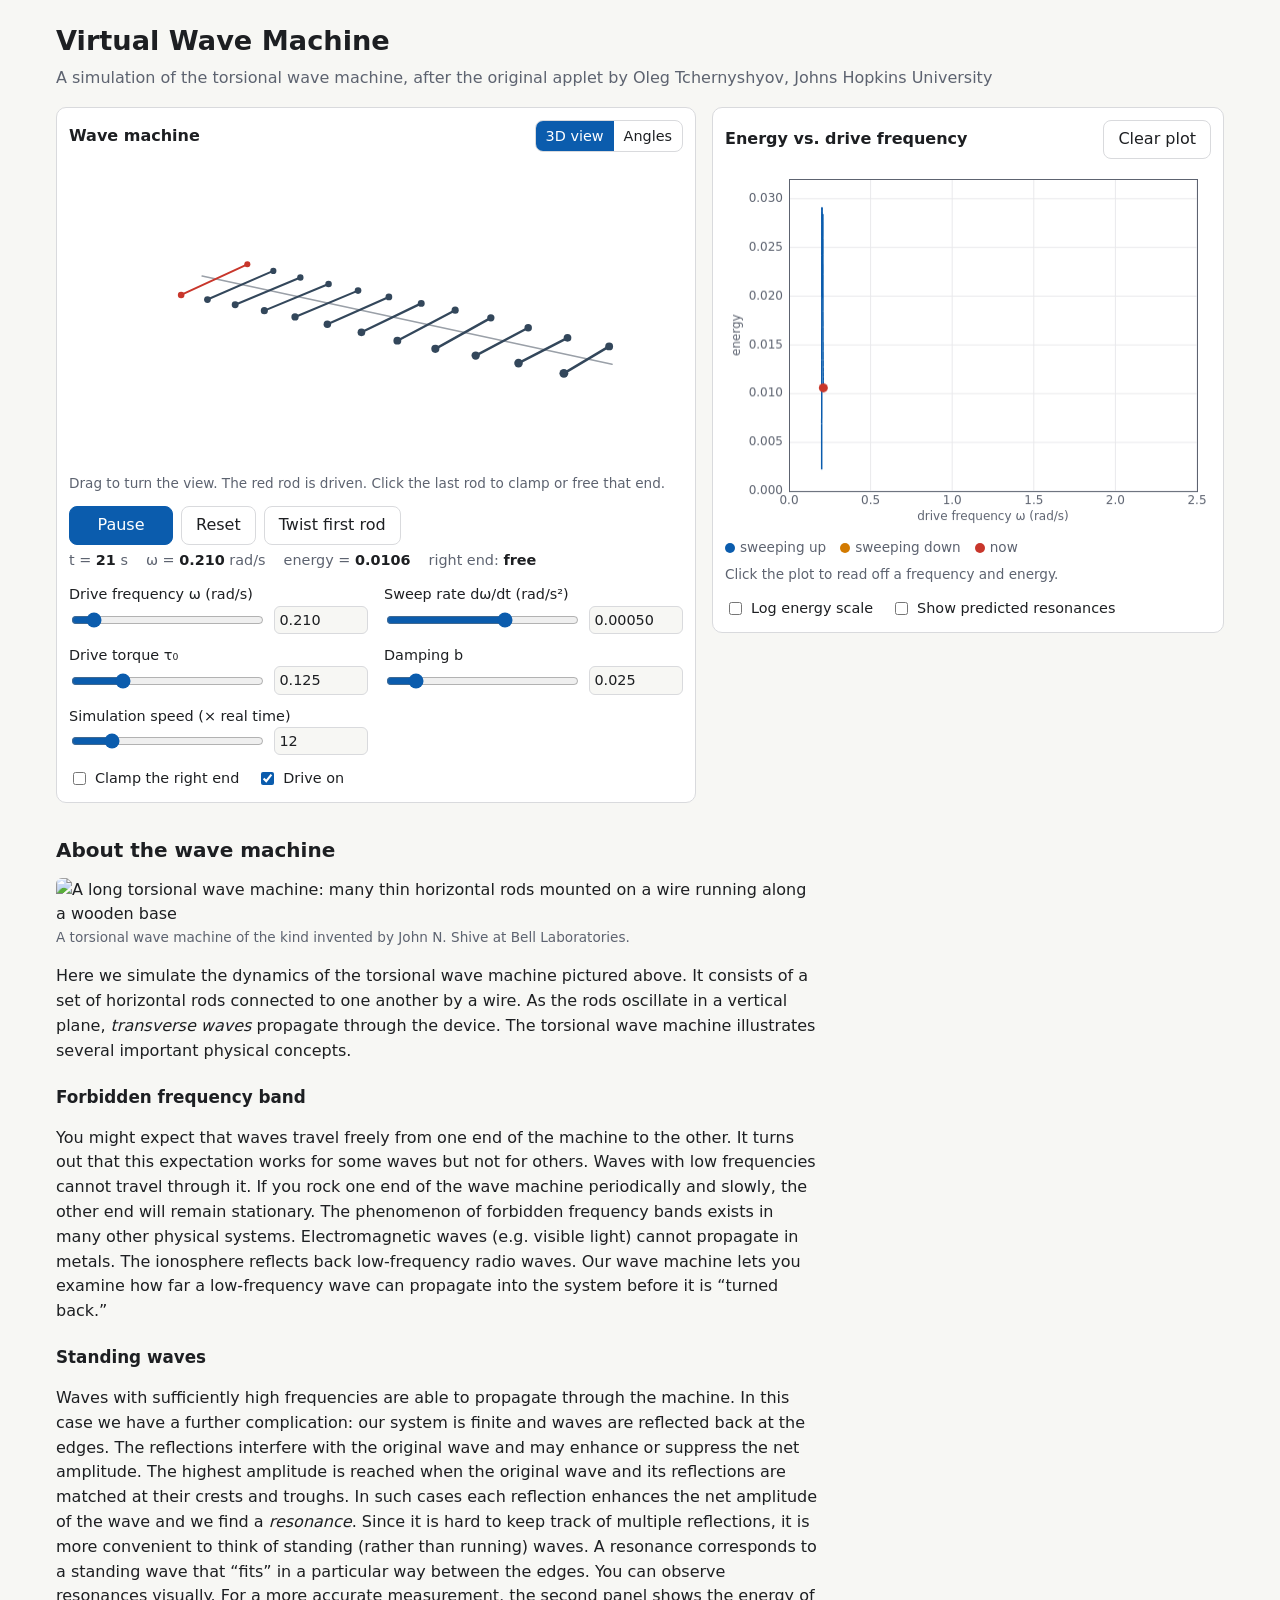
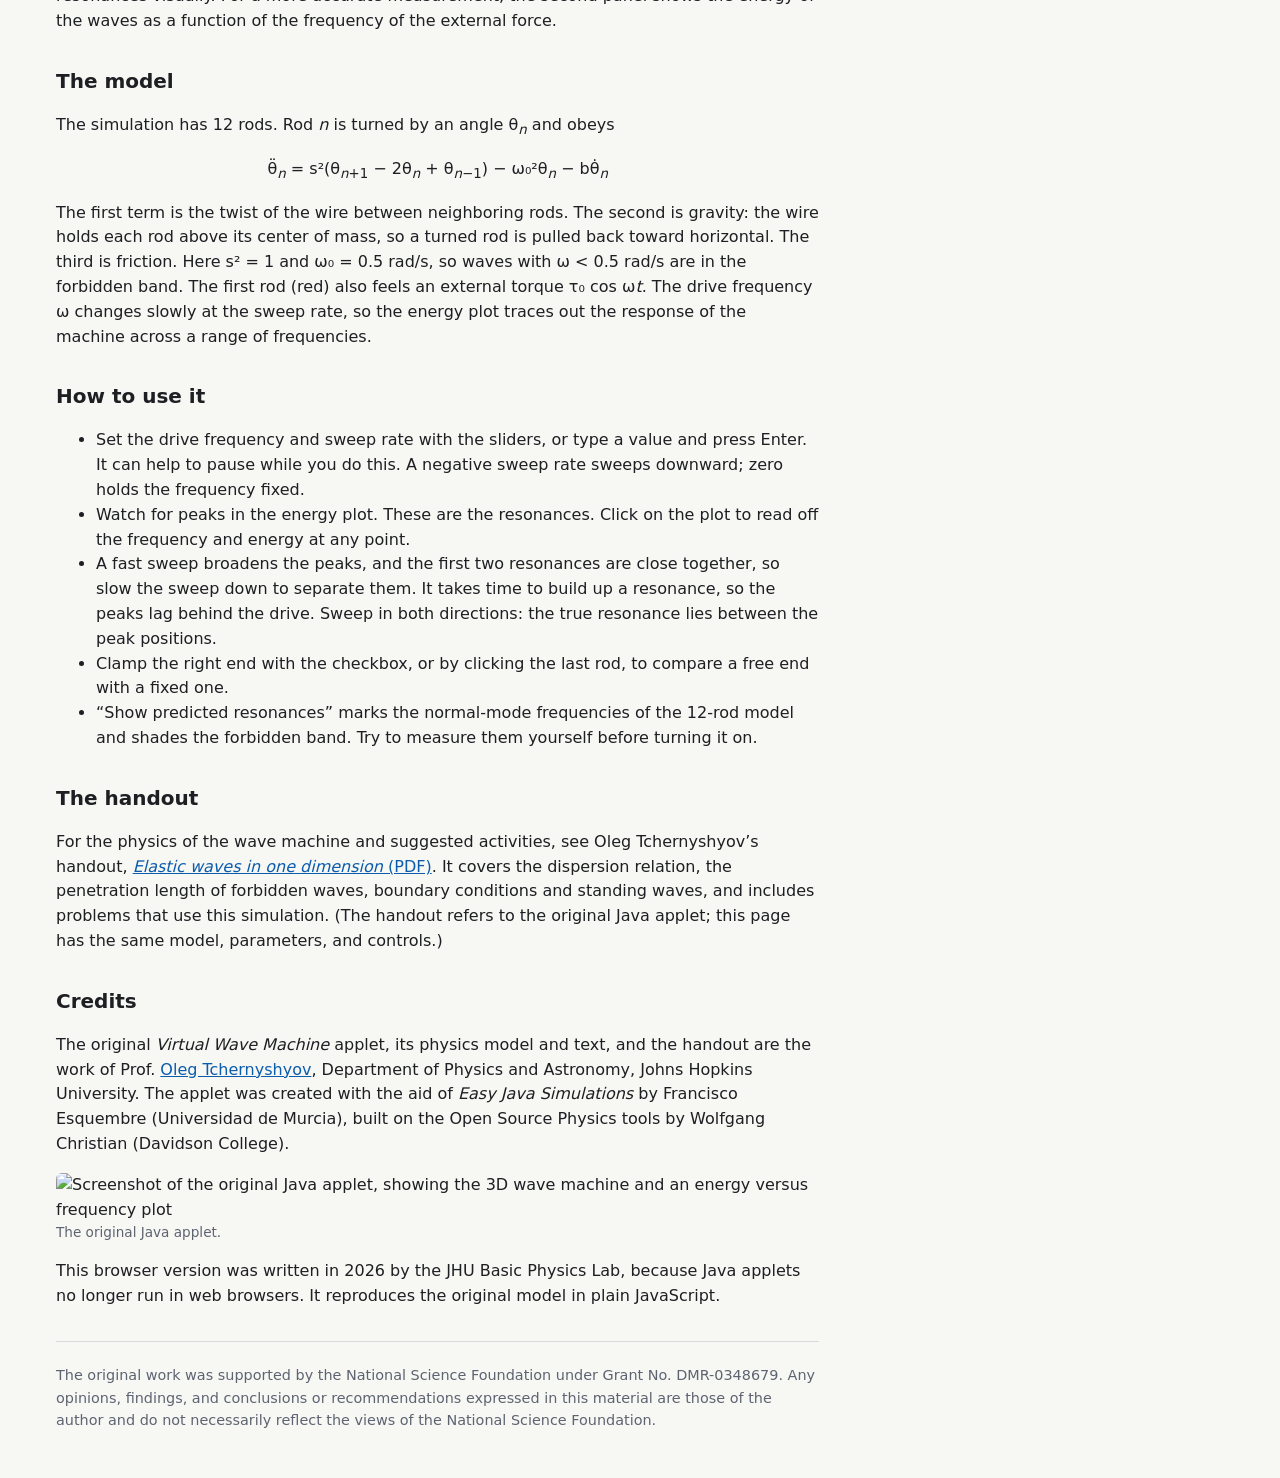
==== web/index.html @ 4bf1a5fa "Add browser version of the wave machine simulation Plain HTML/JS port of the EJS applet: same 12-rod" ====
<!doctype html>
<html lang="en">
<head>
<meta charset="utf-8">
<meta name="viewport" content="width=device-width, initial-scale=1">
<title>Virtual Wave Machine</title>
<meta name="description" content="Interactive simulation of a torsional wave machine: forbidden frequency bands, standing waves and resonances.">
<link rel="stylesheet" href="style.css">
</head>
<body>
<header>
  <h1>Virtual Wave Machine</h1>
  <p class="subtitle">A simulation of the torsional wave machine, after the original applet by Oleg Tchernyshyov, Johns Hopkins University</p>
</header>

<main>
  <section class="sim" aria-label="Simulation">
    <div class="card">
      <div class="card-head">
        <h2 id="machine-title">Wave machine</h2>
        <div class="seg" role="group" aria-label="View">
          <button type="button" id="view3d" aria-pressed="true">3D view</button>
          <button type="button" id="view2d" aria-pressed="false">Angles</button>
        </div>
      </div>
      <canvas id="machine" aria-labelledby="machine-title" role="img"></canvas>
      <p class="hint" id="machine-hint">Drag to turn the view. The red rod is driven. Click the last rod to clamp or free that end.</p>

      <div class="buttons">
        <button type="button" class="btn primary" id="play">Pause</button>
        <button type="button" class="btn" id="reset">Reset</button>
        <button type="button" class="btn" id="kick">Twist first rod</button>
      </div>
      <div class="readouts" aria-live="off">
        <span>t = <b id="r-t">0</b> s</span>
        <span>ω = <b id="r-w">0.200</b> rad/s</span>
        <span>energy = <b id="r-e">0</b></span>
        <span>right end: <b id="r-end">free</b></span>
      </div>

      <div class="controls">
        <div class="control">
          <label for="freq-range"><span>Drive frequency ω (rad/s)</span></label>
          <div class="row">
            <input type="range" id="freq-range" min="0" max="2.5" step="0.001">
            <input type="number" id="freq-num" min="0" max="2.5" step="0.001" aria-label="Drive frequency">
          </div>
        </div>
        <div class="control">
          <label for="sweep-range"><span>Sweep rate dω/dt (rad/s²)</span></label>
          <div class="row">
            <input type="range" id="sweep-range" min="-0.002" max="0.002" step="0.00005">
            <input type="number" id="sweep-num" min="-0.01" max="0.01" step="0.0001" aria-label="Sweep rate">
          </div>
        </div>
        <div class="control">
          <label for="ampl-range"><span>Drive torque τ₀</span></label>
          <div class="row">
            <input type="range" id="ampl-range" min="0" max="0.5" step="0.005">
            <input type="number" id="ampl-num" min="0" max="2" step="0.005" aria-label="Drive torque">
          </div>
        </div>
        <div class="control">
          <label for="damp-range"><span>Damping b</span></label>
          <div class="row">
            <input type="range" id="damp-range" min="0" max="0.2" step="0.001">
            <input type="number" id="damp-num" min="0" max="1" step="0.001" aria-label="Damping">
          </div>
        </div>
        <div class="control">
          <label for="speed-range"><span>Simulation speed (× real time)</span></label>
          <div class="row">
            <input type="range" id="speed-range" min="1" max="60" step="1">
            <input type="number" id="speed-num" min="1" max="200" step="1" aria-label="Simulation speed">
          </div>
        </div>
      </div>
      <div class="checks">
        <label><input type="checkbox" id="clamp"> Clamp the right end</label>
        <label><input type="checkbox" id="drive-on" checked> Drive on</label>
      </div>
    </div>

    <div class="card">
      <div class="card-head">
        <h2 id="plot-title">Energy vs. drive frequency</h2>
        <button type="button" class="btn" id="clear-plot">Clear plot</button>
      </div>
      <canvas id="plot" aria-labelledby="plot-title" role="img"></canvas>
      <div class="legend">
        <span style="--c: var(--up)">sweeping up</span>
        <span style="--c: var(--down)">sweeping down</span>
        <span style="--c: var(--drive)">now</span>
      </div>
      <p class="hint" id="plot-readout">Click the plot to read off a frequency and energy.</p>
      <div class="checks">
        <label><input type="checkbox" id="logy"> Log energy scale</label>
        <label><input type="checkbox" id="theory"> Show predicted resonances</label>
      </div>
    </div>
  </section>

  <article class="prose">
    <h2>About the wave machine</h2>
    <figure>
      <img src="assets/wave-machine-photo.jpg" alt="A long torsional wave machine: many thin horizontal rods mounted on a wire running along a wooden base" width="400" height="90">
      <figcaption>A torsional wave machine of the kind invented by John N. Shive at Bell Laboratories.</figcaption>
    </figure>
    <p>Here we simulate the dynamics of the torsional wave machine pictured above. It consists of a set
    of horizontal rods connected to one another by a wire. As the rods oscillate in a vertical plane,
    <i>transverse waves</i> propagate through the device. The torsional wave machine illustrates several
    important physical concepts.</p>

    <h3>Forbidden frequency band</h3>
    <p>You might expect that waves travel freely from one end of the machine to the other. It turns out
    that this expectation works for some waves but not for others. Waves with low frequencies cannot
    travel through it. If you rock one end of the wave machine periodically and slowly, the other end
    will remain stationary. The phenomenon of forbidden frequency bands exists in many other physical
    systems. Electromagnetic waves (e.g. visible light) cannot propagate in metals. The ionosphere
    reflects back low-frequency radio waves. Our wave machine lets you examine how far a low-frequency
    wave can propagate into the system before it is “turned back.”</p>

    <h3>Standing waves</h3>
    <p>Waves with sufficiently high frequencies are able to propagate through the machine. In this case
    we have a further complication: our system is finite and waves are reflected back at the edges.
    The reflections interfere with the original wave and may enhance or suppress the net amplitude.
    The highest amplitude is reached when the original wave and its reflections are matched at their
    crests and troughs. In such cases each reflection enhances the net amplitude of the wave and we
    find a <i>resonance</i>. Since it is hard to keep track of multiple reflections, it is more
    convenient to think of standing (rather than running) waves. A resonance corresponds to a standing
    wave that “fits” in a particular way between the edges. You can observe resonances visually. For
    a more accurate measurement, the second panel shows the energy of the waves as a function of the
    frequency of the external force.</p>

    <h2>The model</h2>
    <p>The simulation has 12 rods. Rod <i>n</i> is turned by an angle θ<sub><i>n</i></sub> and obeys</p>
    <p style="text-align:center">θ̈<sub><i>n</i></sub> = s²(θ<sub><i>n</i>+1</sub> − 2θ<sub><i>n</i></sub> + θ<sub><i>n</i>−1</sub>) − ω₀²θ<sub><i>n</i></sub> − bθ̇<sub><i>n</i></sub></p>
    <p>The first term is the twist of the wire between neighboring rods. The second is gravity: the wire
    holds each rod above its center of mass, so a turned rod is pulled back toward horizontal. The third
    is friction. Here s² = 1 and ω₀ = 0.5 rad/s, so waves with ω &lt; 0.5 rad/s are in the forbidden band.
    The first rod (red) also feels an external torque τ₀ cos ω<i>t</i>. The drive frequency ω changes
    slowly at the sweep rate, so the energy plot traces out the response of the machine across a range
    of frequencies.</p>

    <h2>How to use it</h2>
    <ul>
      <li>Set the drive frequency and sweep rate with the sliders, or type a value and press Enter.
      It can help to pause while you do this. A negative sweep rate sweeps downward; zero holds the
      frequency fixed.</li>
      <li>Watch for peaks in the energy plot. These are the resonances. Click on the plot to read off
      the frequency and energy at any point.</li>
      <li>A fast sweep broadens the peaks, and the first two resonances are close together, so slow the
      sweep down to separate them. It takes time to build up a resonance, so the peaks lag behind the
      drive. Sweep in both directions: the true resonance lies between the peak positions.</li>
      <li>Clamp the right end with the checkbox, or by clicking the last rod, to compare a free end with
      a fixed one.</li>
      <li>“Show predicted resonances” marks the normal-mode frequencies of the 12-rod model and shades the
      forbidden band. Try to measure them yourself before turning it on.</li>
    </ul>

    <h2>The handout</h2>
    <p>For the physics of the wave machine and suggested activities, see Oleg Tchernyshyov’s handout,
    <a href="assets/Waves1d.pdf"><i>Elastic waves in one dimension</i> (PDF)</a>. It covers the dispersion
    relation, the penetration length of forbidden waves, boundary conditions and standing waves, and
    includes problems that use this simulation. (The handout refers to the original Java applet; this
    page has the same model, parameters, and controls.)</p>

    <h2>Credits</h2>
    <p>The original <i>Virtual Wave Machine</i> applet, its physics model and text, and the handout are the
    work of Prof. <a href="https://physics-astronomy.jhu.edu/">Oleg Tchernyshyov</a>, Department of
    Physics and Astronomy, Johns Hopkins University. The applet was created with the aid of
    <i>Easy Java Simulations</i> by Francisco Esquembre (Universidad de Murcia), built on the Open
    Source Physics tools by Wolfgang Christian (Davidson College).</p>
    <figure>
      <img src="assets/original-applet.jpg" alt="Screenshot of the original Java applet, showing the 3D wave machine and an energy versus frequency plot" width="218" height="79">
      <figcaption>The original Java applet.</figcaption>
    </figure>
    <p>This browser version was written in 2026 by the JHU Basic Physics Lab, because Java applets no longer
    run in web browsers. It reproduces the original model in plain JavaScript.</p>

    <div class="ack">
      <p>The original work was supported by the National Science Foundation under Grant No. DMR-0348679.
      Any opinions, findings, and conclusions or recommendations expressed in this material are those of
      the author and do not necessarily reflect the views of the National Science Foundation.</p>
    </div>
  </article>
</main>
<footer></footer>
<script src="wavemachine.js"></script>
</body>
</html>
---- web/style.css ----
:root {
  --bg: #f7f7f4;
  --panel: #ffffff;
  --fg: #1d1f22;
  --muted: #5d6370;
  --line: #d9dadd;
  --grid: #e9e9ec;
  --accent: #0b5cad;      /* JHU-ish blue: buttons, links */
  --drive: #c8362b;       /* driven rod */
  --rod: #33475b;         /* ordinary rods */
  --clamp: #8a8f98;       /* clamped rod */
  --wire: #9aa0a8;
  --up: #0b5cad;          /* energy points, sweep up */
  --down: #d27a00;        /* energy points, sweep down */
  --theory: #2e8b57;
  --band: rgba(200, 54, 43, 0.08);
  color-scheme: light;
}
@media (prefers-color-scheme: dark) {
  :root:not([data-theme="light"]) {
    --bg: #15171a; --panel: #1e2126; --fg: #e8e9eb; --muted: #a2a8b3; --line: #353a42;
    --grid: #2a2e35; --accent: #6aa8ff; --drive: #ff6b5e; --rod: #c9d4e0; --clamp: #6c727c;
    --wire: #6c727c; --up: #6aa8ff; --down: #ffb347; --theory: #5fd38d;
    --band: rgba(255, 107, 94, 0.10); color-scheme: dark;
  }
}
:root[data-theme="dark"] {
  --bg: #15171a; --panel: #1e2126; --fg: #e8e9eb; --muted: #a2a8b3; --line: #353a42;
  --grid: #2a2e35; --accent: #6aa8ff; --drive: #ff6b5e; --rod: #c9d4e0; --clamp: #6c727c;
  --wire: #6c727c; --up: #6aa8ff; --down: #ffb347; --theory: #5fd38d;
  --band: rgba(255, 107, 94, 0.10); color-scheme: dark;
}

* { box-sizing: border-box; }
html { -webkit-text-size-adjust: 100%; }
body {
  margin: 0; background: var(--bg); color: var(--fg);
  font: 16px/1.55 system-ui, -apple-system, "Segoe UI", Roboto, Helvetica, Arial, sans-serif;
}
a { color: var(--accent); }
header, main, footer { max-width: 1200px; margin: 0 auto; padding: 0 16px; }
header { padding-top: 20px; }
h1 { font-size: 1.7rem; margin: 0 0 4px; }
.subtitle { color: var(--muted); margin: 0 0 16px; }
h2 { font-size: 1.25rem; margin: 32px 0 8px; }
h3 { font-size: 1.05rem; margin: 20px 0 6px; }

.sim {
  display: grid; gap: 16px;
  grid-template-columns: minmax(0, 1.25fr) minmax(0, 1fr); align-items: start;
}
@media (max-width: 860px) { .sim { grid-template-columns: minmax(0, 1fr); } }

.card {
  background: var(--panel); border: 1px solid var(--line); border-radius: 10px; padding: 12px;
  min-width: 0;
}
.card-head { display: flex; align-items: center; justify-content: space-between; gap: 8px; flex-wrap: wrap; margin-bottom: 8px; }
.card-head h2 { margin: 0; font-size: 1rem; }
canvas { display: block; width: 100%; touch-action: none; border-radius: 6px; }
#machine { aspect-ratio: 2 / 1; cursor: grab; }
#machine.dragging { cursor: grabbing; }
#plot { aspect-ratio: 4 / 3; cursor: crosshair; }
.hint { color: var(--muted); font-size: 0.85rem; margin: 6px 0 0; }

.seg { display: inline-flex; border: 1px solid var(--line); border-radius: 8px; overflow: hidden; }
.seg button { border: 0; border-radius: 0; background: transparent; color: var(--fg); padding: 4px 10px; font: inherit; font-size: 0.9rem; cursor: pointer; }
.seg button[aria-pressed="true"] { background: var(--accent); color: #fff; }

.buttons { display: flex; gap: 8px; flex-wrap: wrap; margin: 12px 0 4px; }
button.btn {
  font: inherit; padding: 6px 14px; border-radius: 8px; cursor: pointer;
  border: 1px solid var(--line); background: var(--panel); color: var(--fg);
}
button.btn.primary { background: var(--accent); border-color: var(--accent); color: #fff; min-width: 6.5em; }
button.btn:focus-visible, .seg button:focus-visible, input:focus-visible { outline: 2px solid var(--accent); outline-offset: 2px; }

.readouts { display: flex; flex-wrap: wrap; gap: 4px 18px; font-variant-numeric: tabular-nums; color: var(--muted); font-size: 0.9rem; }
.readouts b { color: var(--fg); font-weight: 600; }

.controls { display: grid; gap: 10px 16px; grid-template-columns: repeat(auto-fit, minmax(230px, 1fr)); margin-top: 12px; }
.control label { display: flex; justify-content: space-between; gap: 8px; font-size: 0.9rem; }
.control .row { display: flex; gap: 8px; align-items: center; }
.control input[type="range"] { flex: 1; min-width: 0; accent-color: var(--accent); }
.control input[type="number"] {
  width: 6.5em; font: inherit; font-size: 0.9rem; padding: 2px 4px; font-variant-numeric: tabular-nums;
  background: var(--bg); color: var(--fg); border: 1px solid var(--line); border-radius: 6px;
}
.checks { display: flex; flex-wrap: wrap; gap: 6px 18px; margin-top: 12px; font-size: 0.9rem; }
.checks label { display: inline-flex; gap: 6px; align-items: center; cursor: pointer; }
.checks input { accent-color: var(--accent); }

.legend { display: flex; gap: 14px; flex-wrap: wrap; font-size: 0.85rem; color: var(--muted); margin-top: 6px; }
.legend span::before { content: ""; display: inline-block; width: 10px; height: 10px; border-radius: 50%; margin-right: 5px; vertical-align: -1px; background: var(--c); }

.prose { max-width: 75ch; }
.prose img { max-width: 100%; height: auto; border-radius: 6px; }
figure { margin: 12px 0; }
figcaption { color: var(--muted); font-size: 0.85rem; }
.ack { border-top: 1px solid var(--line); margin-top: 32px; padding-top: 8px; color: var(--muted); font-size: 0.9rem; }
footer { padding-bottom: 32px; }
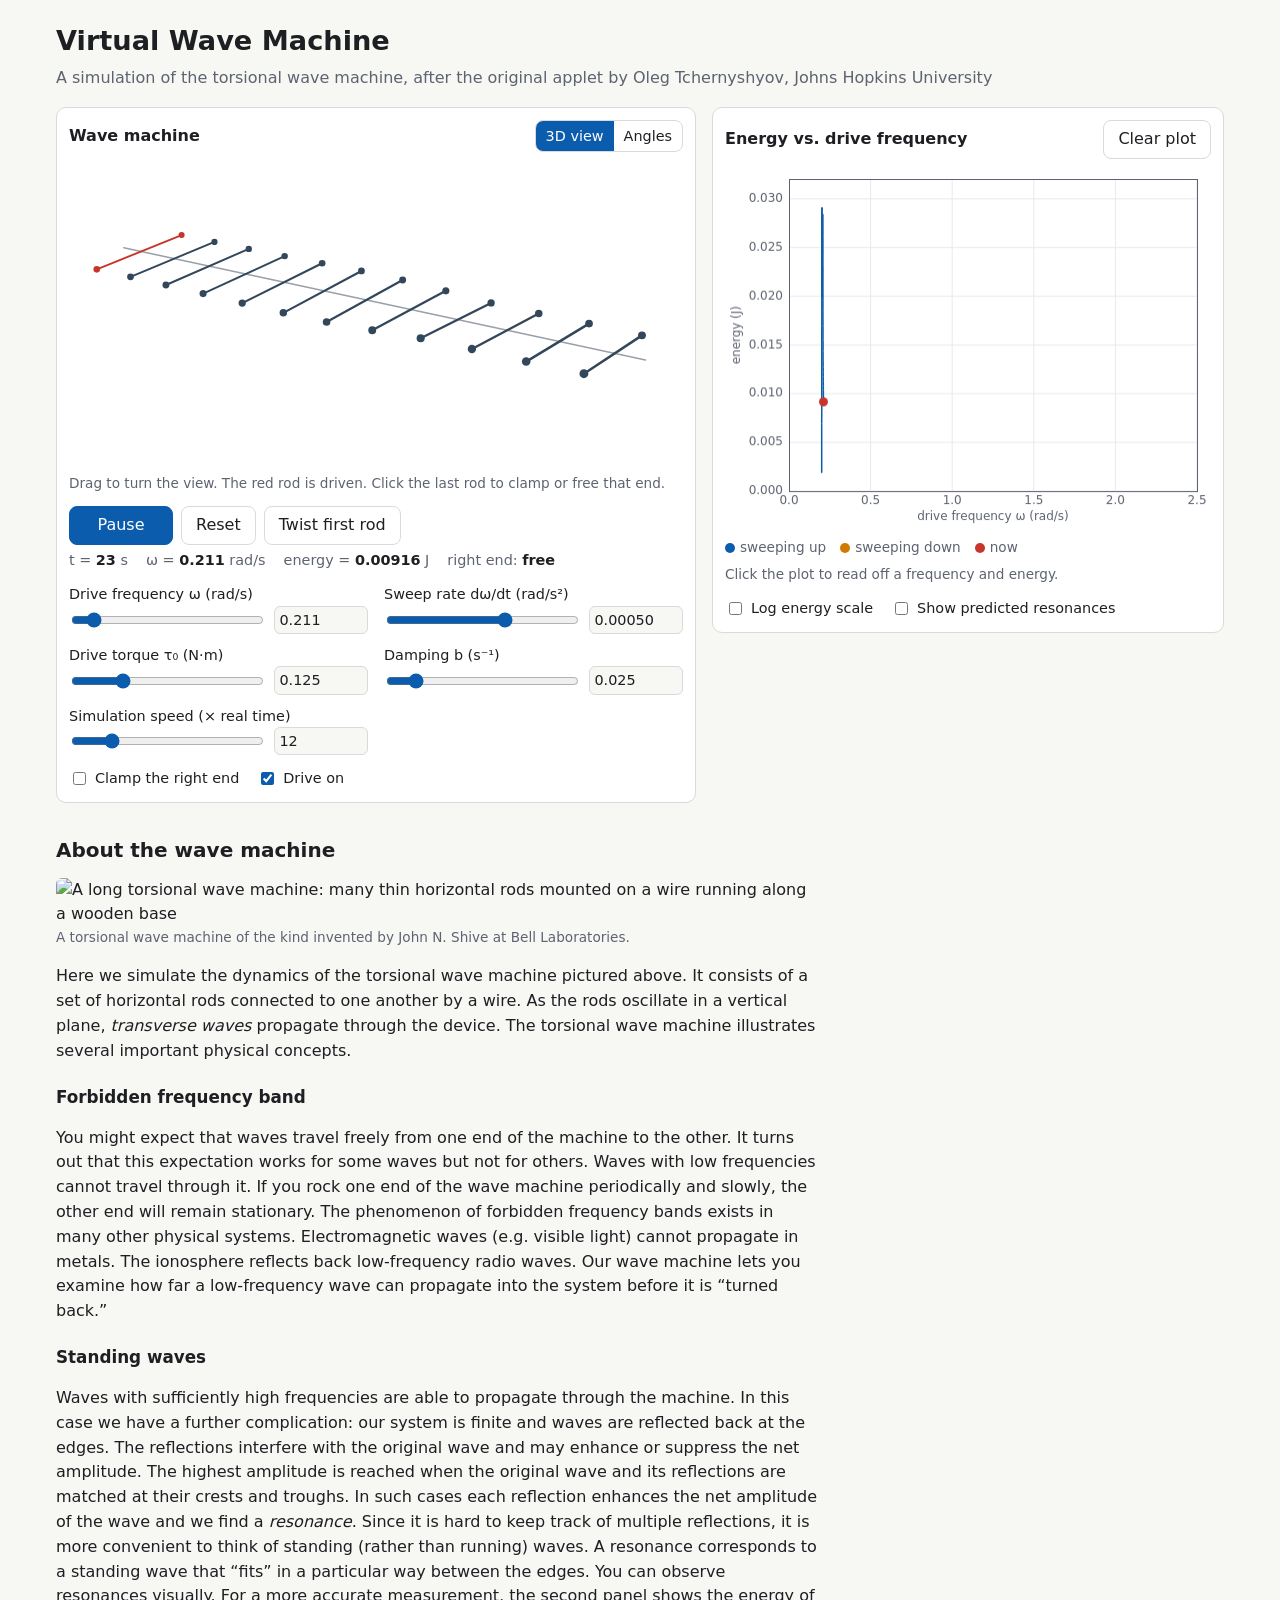
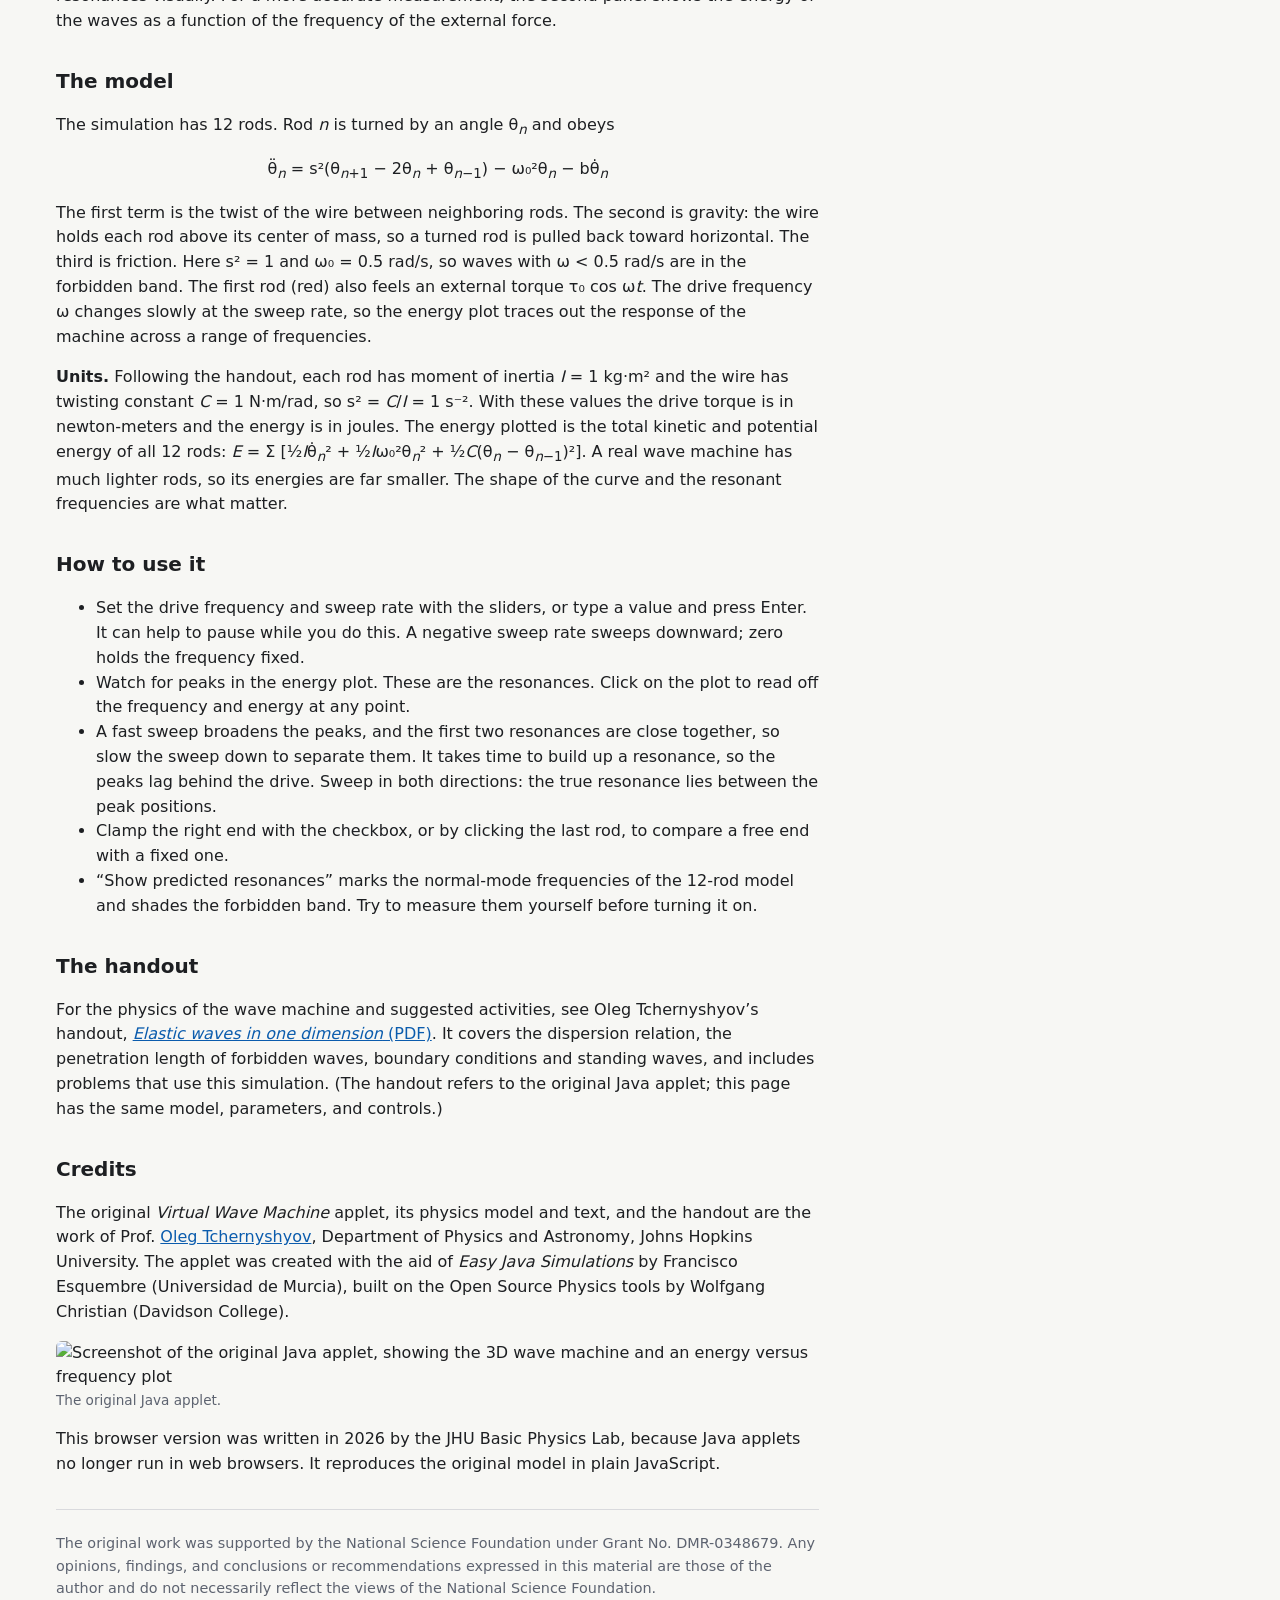
==== commit a0354aaa: "Label energy in joules and give units for torque and damping The handout's I = 1 and C = 1 are read " ====
--- a/web/index.html
+++ b/web/index.html
@@ -34,7 +34,7 @@
       <div class="readouts" aria-live="off">
         <span>t = <b id="r-t">0</b> s</span>
         <span>ω = <b id="r-w">0.200</b> rad/s</span>
-        <span>energy = <b id="r-e">0</b></span>
+        <span>energy = <b id="r-e">0</b> J</span>
         <span>right end: <b id="r-end">free</b></span>
       </div>
 
@@ -54,14 +54,14 @@
           </div>
         </div>
         <div class="control">
-          <label for="ampl-range"><span>Drive torque τ₀</span></label>
+          <label for="ampl-range"><span>Drive torque τ₀ (N·m)</span></label>
           <div class="row">
             <input type="range" id="ampl-range" min="0" max="0.5" step="0.005">
             <input type="number" id="ampl-num" min="0" max="2" step="0.005" aria-label="Drive torque">
           </div>
         </div>
         <div class="control">
-          <label for="damp-range"><span>Damping b</span></label>
+          <label for="damp-range"><span>Damping b (s⁻¹)</span></label>
           <div class="row">
             <input type="range" id="damp-range" min="0" max="0.2" step="0.001">
             <input type="number" id="damp-num" min="0" max="1" step="0.001" aria-label="Damping">
@@ -141,6 +141,14 @@
     The first rod (red) also feels an external torque τ₀ cos ω<i>t</i>. The drive frequency ω changes
     slowly at the sweep rate, so the energy plot traces out the response of the machine across a range
     of frequencies.</p>
+    <p><b>Units.</b> Following the handout, each rod has moment of inertia <i>I</i> = 1 kg·m² and the
+    wire has twisting constant <i>C</i> = 1 N·m/rad, so s² = <i>C</i>/<i>I</i> = 1 s⁻². With these
+    values the drive torque is in newton-meters and the energy is in joules. The energy plotted is the
+    total kinetic and potential energy of all 12 rods:
+    <i>E</i> = Σ [½<i>I</i>θ̇<sub><i>n</i></sub>² + ½<i>I</i>ω₀²θ<sub><i>n</i></sub>²
+    + ½<i>C</i>(θ<sub><i>n</i></sub> − θ<sub><i>n</i>−1</sub>)²].
+    A real wave machine has much lighter rods, so its energies are far smaller. The shape of the
+    curve and the resonant frequencies are what matter.</p>
 
     <h2>How to use it</h2>
     <ul>
--- a/web/style.css
+++ b/web/style.css
@@ -59,6 +59,7 @@
 .card-head h2 { margin: 0; font-size: 1rem; }
 canvas { display: block; width: 100%; touch-action: none; border-radius: 6px; }
 #machine { aspect-ratio: 2 / 1; cursor: grab; }
+@media (max-width: 600px) { #machine { aspect-ratio: 4 / 3; } }
 #machine.dragging { cursor: grabbing; }
 #plot { aspect-ratio: 4 / 3; cursor: crosshair; }
 .hint { color: var(--muted); font-size: 0.85rem; margin: 6px 0 0; }
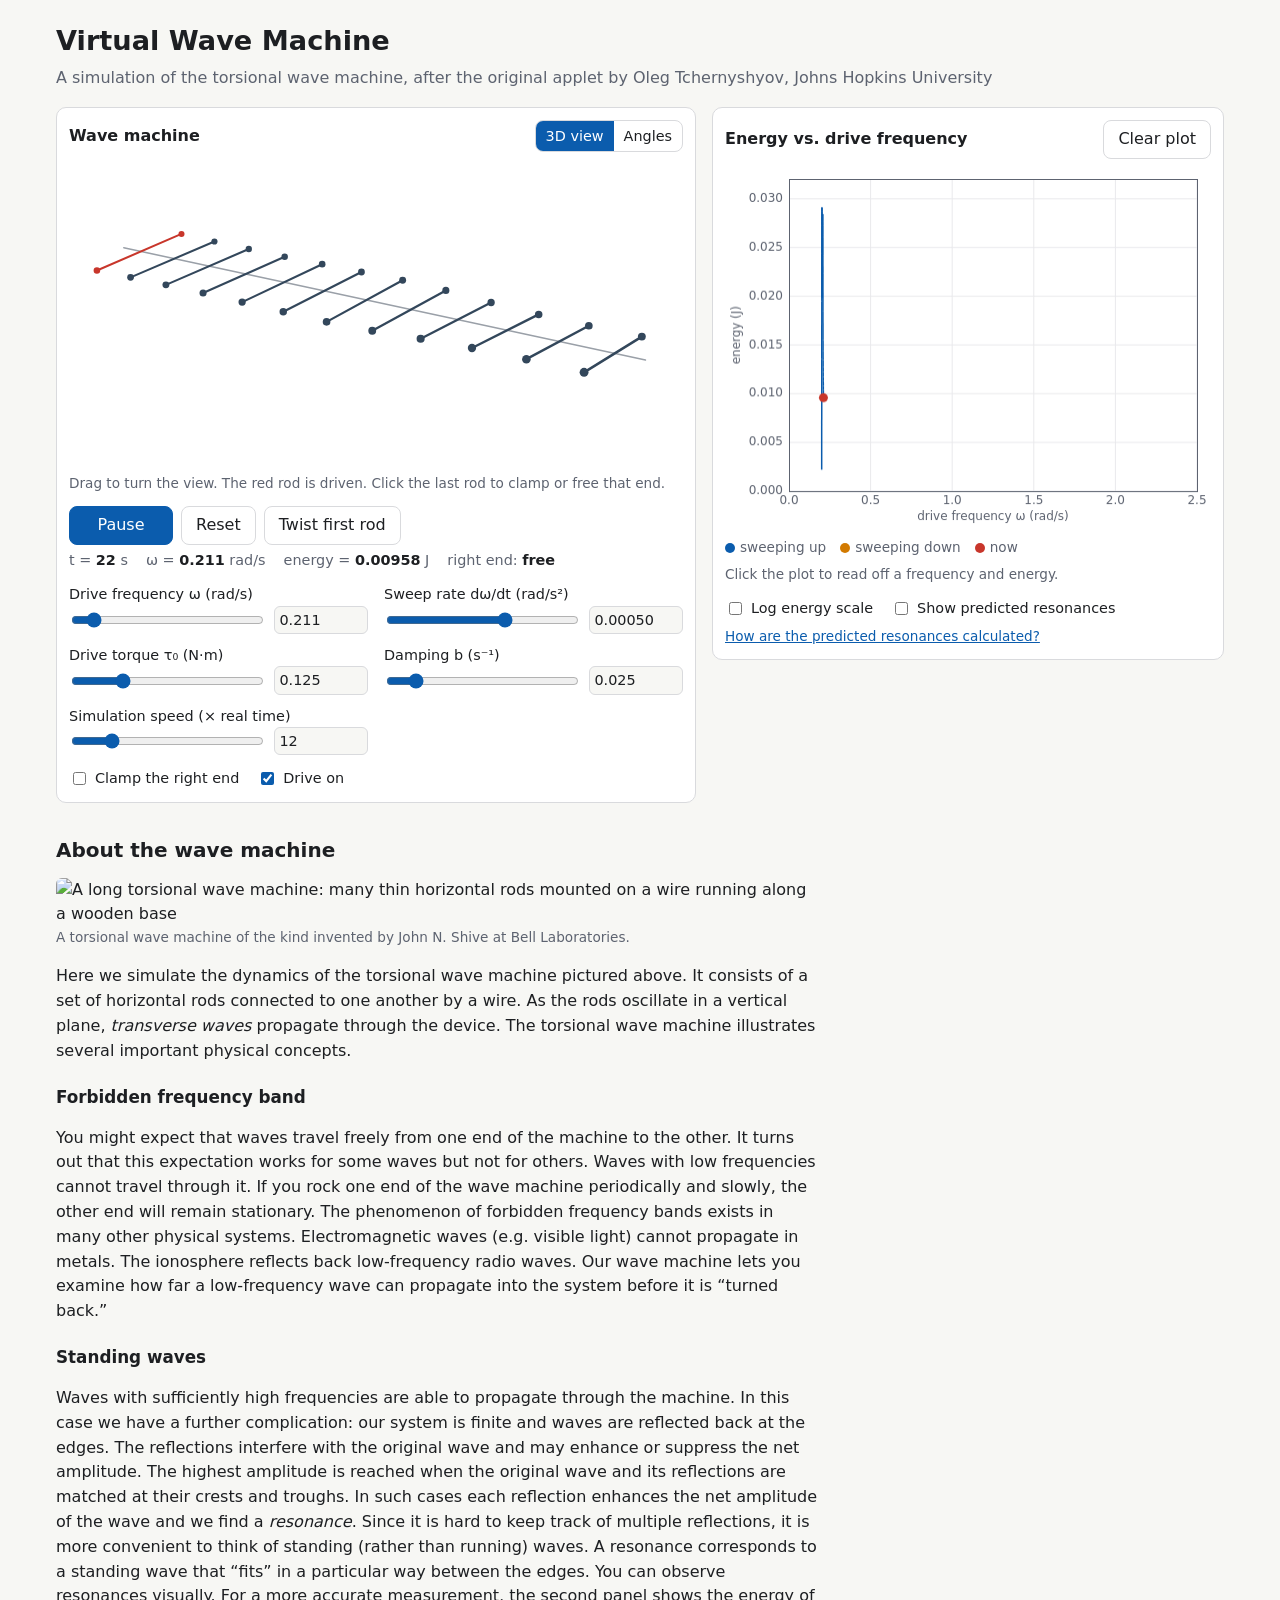
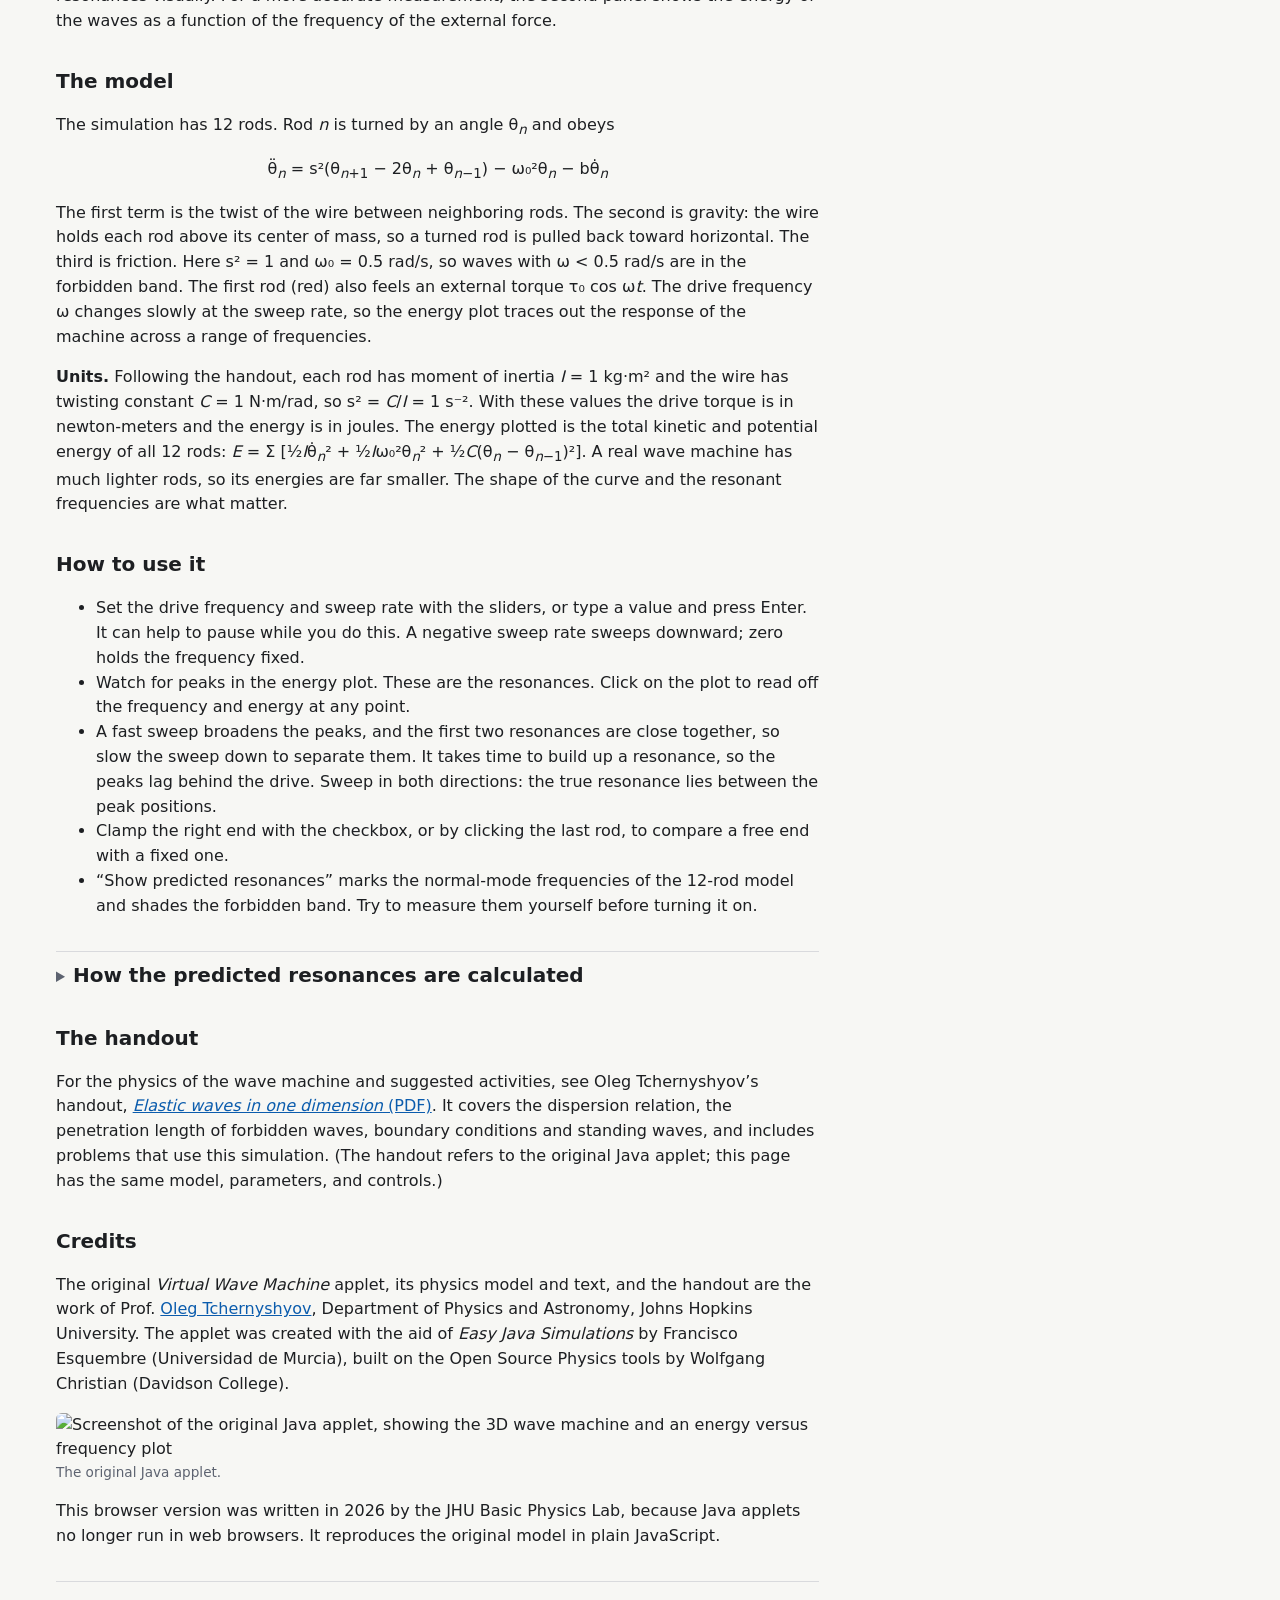
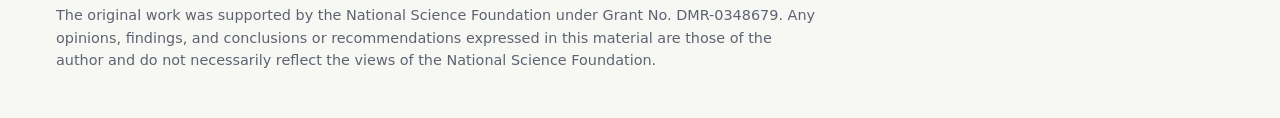
==== commit d2bc8f3f: "Explain how the predicted resonances are calculated A link under the plot opens a collapsible deriva" ====
--- a/web/index.html
+++ b/web/index.html
@@ -97,6 +97,7 @@
         <label><input type="checkbox" id="logy"> Log energy scale</label>
         <label><input type="checkbox" id="theory"> Show predicted resonances</label>
       </div>
+      <p class="hint"><a href="#resonances" id="theory-help">How are the predicted resonances calculated?</a></p>
     </div>
   </section>
 
@@ -166,6 +167,91 @@
       forbidden band. Try to measure them yourself before turning it on.</li>
     </ul>
 
+    <details id="resonances">
+      <summary><h2>How the predicted resonances are calculated</h2></summary>
+
+      <p>The dashed lines on the energy plot are the <i>normal-mode frequencies</i> of the 12 rods: the
+      frequencies at which the whole machine can oscillate on its own, with every rod moving at the same
+      frequency. Driving the machine at one of these frequencies builds up a large response, which is a
+      resonance. Since the damping is weak, the resonances sit very close to the normal-mode frequencies.</p>
+
+      <h3>1. Look for a standing wave</h3>
+      <p>Number the rods <i>n</i> = 1 to 12 and try a standing wave of a single frequency ω:</p>
+      <p class="eq">θ<sub><i>n</i></sub>(<i>t</i>) = <i>A</i> cos(<i>q</i>(<i>n</i> − ½)) cos ω<i>t</i></p>
+      <p>Here <i>q</i> is the change in phase from one rod to the next. It plays the role of the
+      wavenumber <i>k</i> in the handout, measured per rod.</p>
+
+      <h3>2. Put it into the equation of motion</h3>
+      <p>Without damping or drive, each rod obeys
+      θ̈<sub><i>n</i></sub> = s²(θ<sub><i>n</i>+1</sub> − 2θ<sub><i>n</i></sub> + θ<sub><i>n</i>−1</sub>) − ω₀²θ<sub><i>n</i></sub>.
+      Using cos(<i>x</i> + <i>q</i>) + cos(<i>x</i> − <i>q</i>) = 2 cos <i>x</i> cos <i>q</i>, every rod gives the
+      same condition:</p>
+      <p class="eq">ω² = ω₀² + 4s² sin²(<i>q</i>/2)</p>
+      <p>This is the <i>dispersion relation</i> of the wave machine. For long waves (small <i>q</i>),
+      4 sin²(<i>q</i>/2) ≈ <i>q</i>², which gives the handout’s ω² = ω₀² + s²<i>k</i>². It also shows
+      why low frequencies are forbidden: the smallest possible ω is ω₀ = 0.5 rad/s, when <i>q</i> = 0.
+      (There is also a highest frequency, √(ω₀² + 4s²) ≈ 2.06 rad/s, when neighboring rods swing
+      opposite ways. That limit comes from the rods being discrete.)</p>
+
+      <h3>3. Make it fit the ends</h3>
+      <p>The boundary conditions decide which values of <i>q</i> are allowed.</p>
+      <ul>
+        <li><b>Free end.</b> Nothing twists the end rod from outside, as if an imaginary extra rod beyond
+        the end always turned exactly with it. At the left end that means θ<sub>0</sub> = θ<sub>1</sub>,
+        which our cosine already satisfies. At the right end it means θ<sub>13</sub> = θ<sub>12</sub>,
+        which requires sin(12<i>q</i>) = 0, so <i>q</i> = π<i>m</i>/12 with <i>m</i> = 0, 1, …, 11.</li>
+        <li><b>Clamped end.</b> Rod 12 cannot move: θ<sub>12</sub> = 0. That requires cos(11.5<i>q</i>) = 0,
+        so <i>q</i> = (2<i>m</i> + 1)π/23 with <i>m</i> = 0, 1, …, 10. Only 11 rods can move, so there
+        are 11 modes.</li>
+      </ul>
+
+      <h3>4. The result</h3>
+      <p>Putting the allowed <i>q</i> values into the dispersion relation gives the frequencies, with
+      s = 1 s⁻¹ and ω₀ = 0.5 rad/s:</p>
+      <ul>
+        <li>Both ends free: ω<sub><i>m</i></sub> = √(ω₀² + 4s² sin²(π<i>m</i>/24))</li>
+        <li>Right end clamped: ω<sub><i>m</i></sub> = √(ω₀² + 4s² sin²((2<i>m</i> + 1)π/46))</li>
+      </ul>
+      <div class="table-wrap">
+      <table>
+        <caption>Normal-mode frequencies (rad/s)</caption>
+        <thead>
+          <tr><th scope="col"><i>m</i></th><th scope="col">Both ends free</th><th scope="col">Free ends, continuum approximation</th><th scope="col">Right end clamped</th></tr>
+        </thead>
+        <tbody>
+          <tr><td>0</td><td>0.500</td><td>0.500</td><td>0.518</td></tr>
+          <tr><td>1</td><td>0.564</td><td>0.564</td><td>0.645</td></tr>
+          <tr><td>2</td><td>0.720</td><td>0.724</td><td>0.836</td></tr>
+          <tr><td>3</td><td>0.914</td><td>0.931</td><td>1.047</td></tr>
+          <tr><td>4</td><td>1.118</td><td>1.160</td><td>1.257</td></tr>
+          <tr><td>5</td><td>1.316</td><td>1.401</td><td>1.454</td></tr>
+          <tr><td>6</td><td>1.500</td><td>1.648</td><td>1.630</td></tr>
+          <tr><td>7</td><td>1.664</td><td>1.900</td><td>1.780</td></tr>
+          <tr><td>8</td><td>1.803</td><td>2.153</td><td>1.901</td></tr>
+          <tr><td>9</td><td>1.914</td><td>2.409</td><td>1.990</td></tr>
+          <tr><td>10</td><td>1.996</td><td>2.665</td><td>2.043</td></tr>
+          <tr><td>11</td><td>2.045</td><td>2.923</td><td>—</td></tr>
+        </tbody>
+      </table>
+      </div>
+      <p>The continuum column uses the handout’s ω² = ω₀² + s²<i>k</i>² with <i>k</i> = π<i>m</i>/<i>L</i>
+      and <i>L</i> = 12. It agrees with the exact values for the first few modes and drifts away for
+      shorter waves, as footnote 1 of the handout warns.</p>
+
+      <h3>Why the measured peaks can differ a little</h3>
+      <ul>
+        <li><b>Sweeping.</b> A resonance takes time to build up, so while the frequency is sweeping, the
+        peak shows up late: too high when sweeping up and too low when sweeping down. Sweep both ways, or
+        slow the sweep down.</li>
+        <li><b>Damping</b> lowers and broadens each peak and moves it very slightly. With the default
+        damping the shift is far smaller than the sweep lag.</li>
+        <li><b>Where the drive is.</b> The drive pushes only rod 1, so modes with little motion at rod 1
+        respond weakly and their peaks can be small.</li>
+      </ul>
+      <p>The shaded region on the plot is the forbidden band, ω &lt; ω₀. Waves at these frequencies die
+      away along the machine instead of travelling through it.</p>
+    </details>
+
     <h2>The handout</h2>
     <p>For the physics of the wave machine and suggested activities, see Oleg Tchernyshyov’s handout,
     <a href="assets/Waves1d.pdf"><i>Elastic waves in one dimension</i> (PDF)</a>. It covers the dispersion
--- a/web/style.css
+++ b/web/style.css
@@ -100,3 +100,16 @@
 figcaption { color: var(--muted); font-size: 0.85rem; }
 .ack { border-top: 1px solid var(--line); margin-top: 32px; padding-top: 8px; color: var(--muted); font-size: 0.9rem; }
 footer { padding-bottom: 32px; }
+
+/* Resonance explanation */
+details { margin-top: 32px; border-top: 1px solid var(--line); padding-top: 8px; }
+summary { cursor: pointer; }
+summary h2 { display: inline; margin: 0; }
+summary::marker { color: var(--muted); }
+.eq { text-align: center; font-size: 1.05rem; }
+.table-wrap { overflow-x: auto; }
+table { border-collapse: collapse; margin: 12px 0; font-variant-numeric: tabular-nums; font-size: 0.95rem; }
+caption { text-align: left; color: var(--muted); font-size: 0.85rem; padding-bottom: 4px; }
+th, td { border-bottom: 1px solid var(--line); padding: 4px 12px; text-align: right; }
+th { font-weight: 600; vertical-align: bottom; }
+th:first-child, td:first-child { text-align: center; }
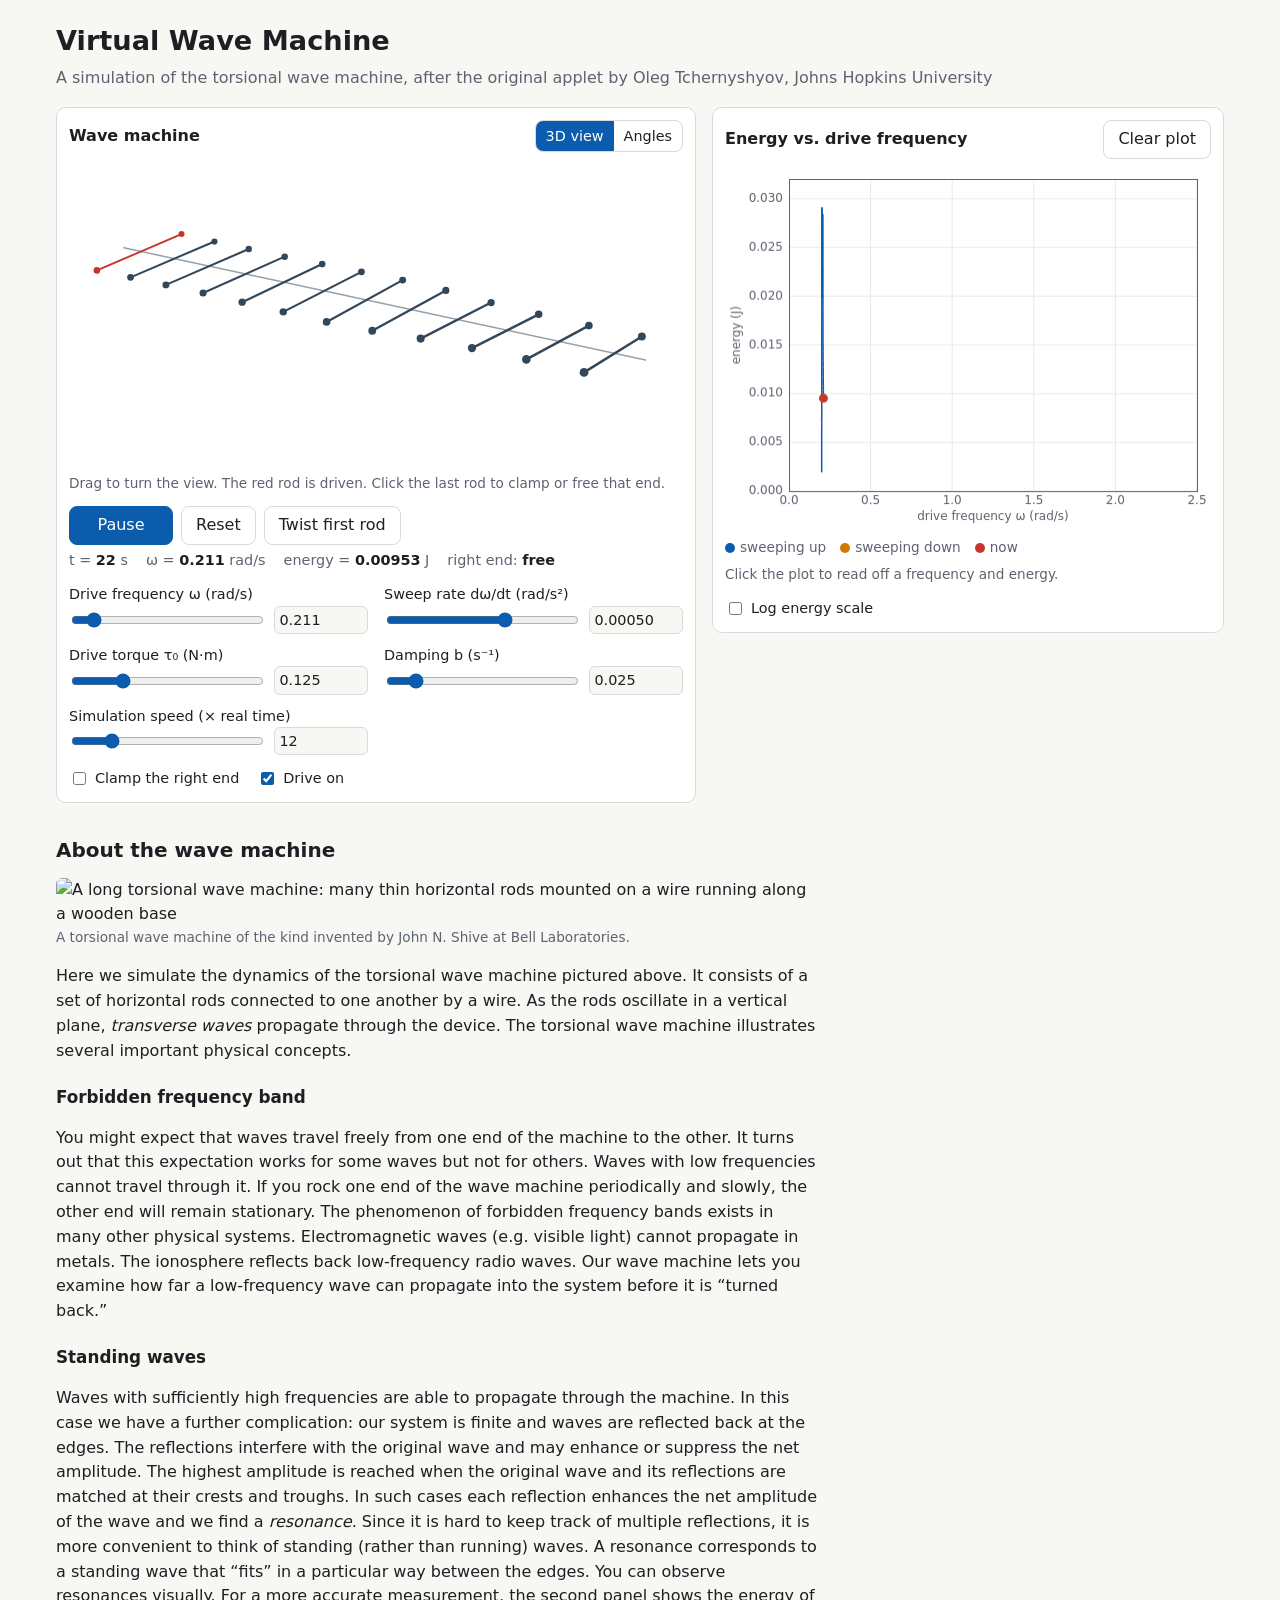
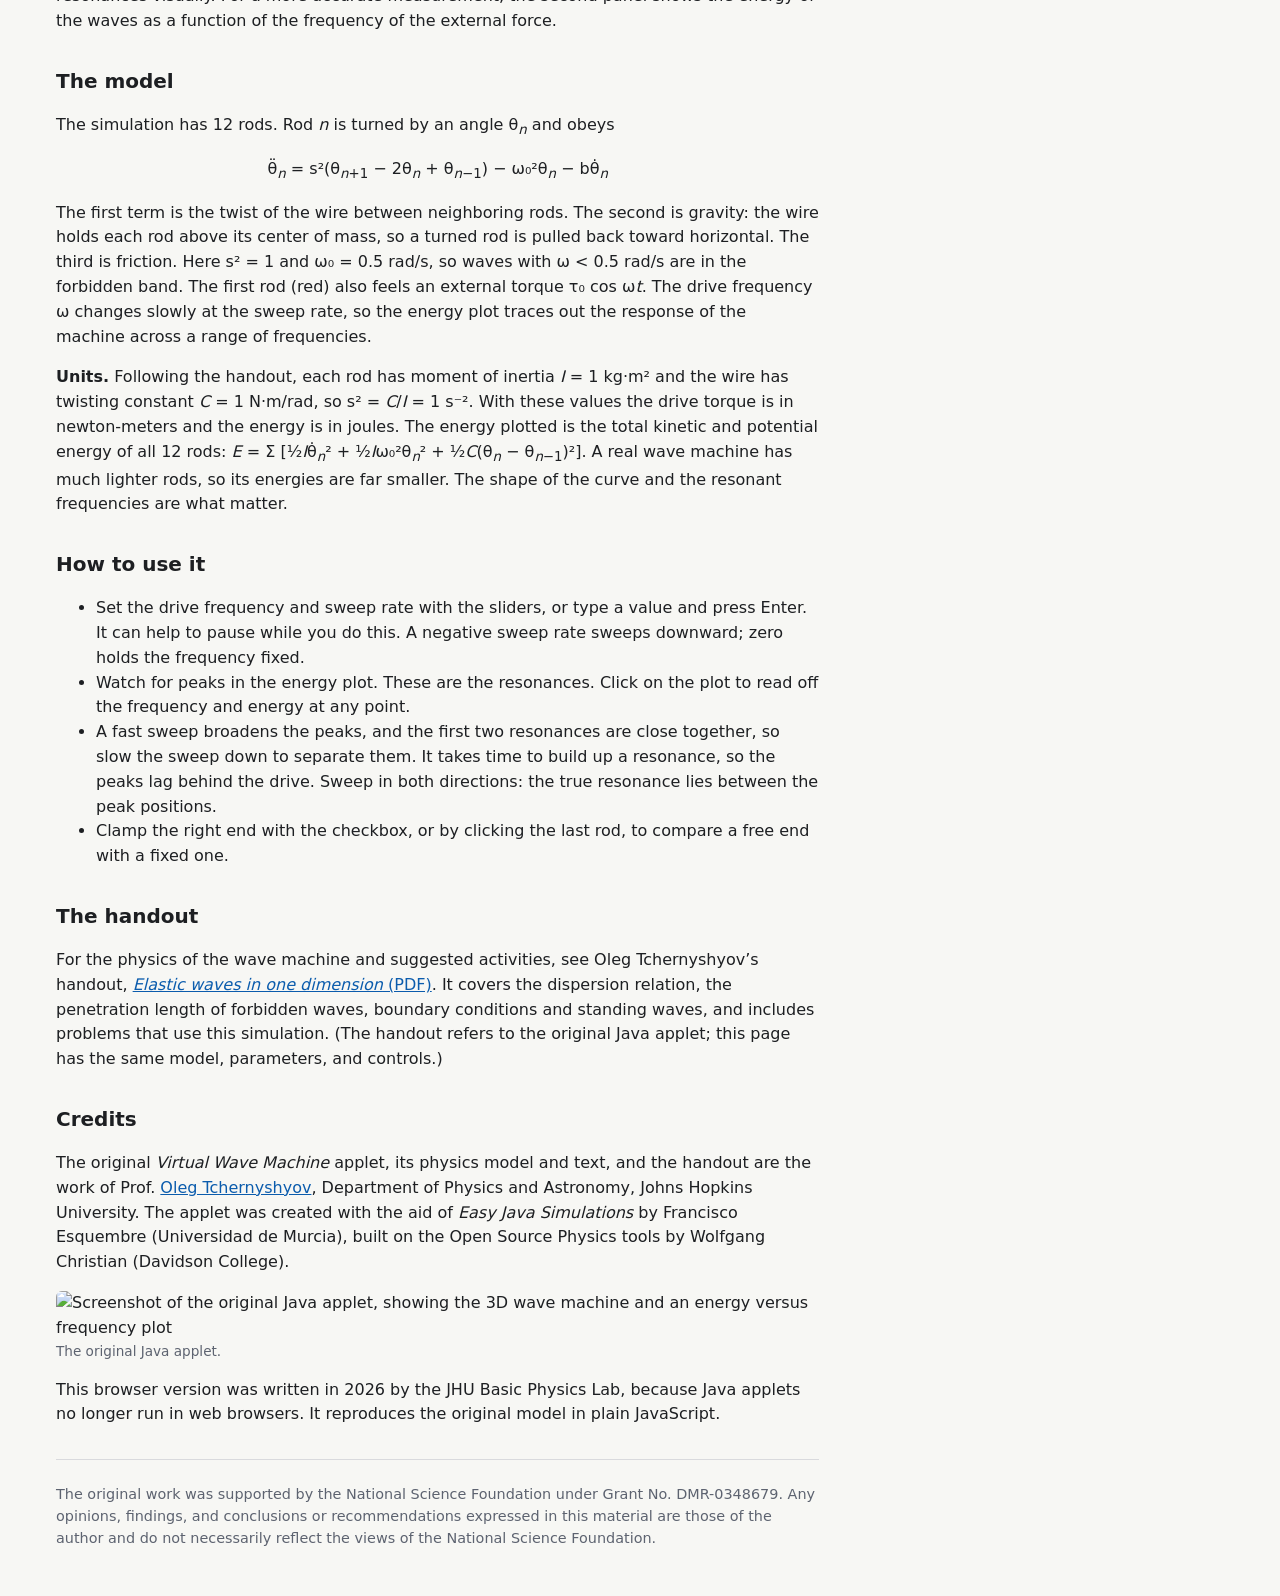
==== commit 1c8162d3: "Move resonance answers to an unlinked instructor page The student page no longer shows the predicted" ====
--- a/web/index.html
+++ b/web/index.html
@@ -95,9 +95,8 @@
       <p class="hint" id="plot-readout">Click the plot to read off a frequency and energy.</p>
       <div class="checks">
         <label><input type="checkbox" id="logy"> Log energy scale</label>
-        <label><input type="checkbox" id="theory"> Show predicted resonances</label>
+        <label hidden id="theory-label"><input type="checkbox" id="theory"> Show predicted resonances</label>
       </div>
-      <p class="hint"><a href="#resonances" id="theory-help">How are the predicted resonances calculated?</a></p>
     </div>
   </section>
 
@@ -163,94 +162,7 @@
       drive. Sweep in both directions: the true resonance lies between the peak positions.</li>
       <li>Clamp the right end with the checkbox, or by clicking the last rod, to compare a free end with
       a fixed one.</li>
-      <li>“Show predicted resonances” marks the normal-mode frequencies of the 12-rod model and shades the
-      forbidden band. Try to measure them yourself before turning it on.</li>
     </ul>
-
-    <details id="resonances">
-      <summary><h2>How the predicted resonances are calculated</h2></summary>
-
-      <p>The dashed lines on the energy plot are the <i>normal-mode frequencies</i> of the 12 rods: the
-      frequencies at which the whole machine can oscillate on its own, with every rod moving at the same
-      frequency. Driving the machine at one of these frequencies builds up a large response, which is a
-      resonance. Since the damping is weak, the resonances sit very close to the normal-mode frequencies.</p>
-
-      <h3>1. Look for a standing wave</h3>
-      <p>Number the rods <i>n</i> = 1 to 12 and try a standing wave of a single frequency ω:</p>
-      <p class="eq">θ<sub><i>n</i></sub>(<i>t</i>) = <i>A</i> cos(<i>q</i>(<i>n</i> − ½)) cos ω<i>t</i></p>
-      <p>Here <i>q</i> is the change in phase from one rod to the next. It plays the role of the
-      wavenumber <i>k</i> in the handout, measured per rod.</p>
-
-      <h3>2. Put it into the equation of motion</h3>
-      <p>Without damping or drive, each rod obeys
-      θ̈<sub><i>n</i></sub> = s²(θ<sub><i>n</i>+1</sub> − 2θ<sub><i>n</i></sub> + θ<sub><i>n</i>−1</sub>) − ω₀²θ<sub><i>n</i></sub>.
-      Using cos(<i>x</i> + <i>q</i>) + cos(<i>x</i> − <i>q</i>) = 2 cos <i>x</i> cos <i>q</i>, every rod gives the
-      same condition:</p>
-      <p class="eq">ω² = ω₀² + 4s² sin²(<i>q</i>/2)</p>
-      <p>This is the <i>dispersion relation</i> of the wave machine. For long waves (small <i>q</i>),
-      4 sin²(<i>q</i>/2) ≈ <i>q</i>², which gives the handout’s ω² = ω₀² + s²<i>k</i>². It also shows
-      why low frequencies are forbidden: the smallest possible ω is ω₀ = 0.5 rad/s, when <i>q</i> = 0.
-      (There is also a highest frequency, √(ω₀² + 4s²) ≈ 2.06 rad/s, when neighboring rods swing
-      opposite ways. That limit comes from the rods being discrete.)</p>
-
-      <h3>3. Make it fit the ends</h3>
-      <p>The boundary conditions decide which values of <i>q</i> are allowed.</p>
-      <ul>
-        <li><b>Free end.</b> Nothing twists the end rod from outside, as if an imaginary extra rod beyond
-        the end always turned exactly with it. At the left end that means θ<sub>0</sub> = θ<sub>1</sub>,
-        which our cosine already satisfies. At the right end it means θ<sub>13</sub> = θ<sub>12</sub>,
-        which requires sin(12<i>q</i>) = 0, so <i>q</i> = π<i>m</i>/12 with <i>m</i> = 0, 1, …, 11.</li>
-        <li><b>Clamped end.</b> Rod 12 cannot move: θ<sub>12</sub> = 0. That requires cos(11.5<i>q</i>) = 0,
-        so <i>q</i> = (2<i>m</i> + 1)π/23 with <i>m</i> = 0, 1, …, 10. Only 11 rods can move, so there
-        are 11 modes.</li>
-      </ul>
-
-      <h3>4. The result</h3>
-      <p>Putting the allowed <i>q</i> values into the dispersion relation gives the frequencies, with
-      s = 1 s⁻¹ and ω₀ = 0.5 rad/s:</p>
-      <ul>
-        <li>Both ends free: ω<sub><i>m</i></sub> = √(ω₀² + 4s² sin²(π<i>m</i>/24))</li>
-        <li>Right end clamped: ω<sub><i>m</i></sub> = √(ω₀² + 4s² sin²((2<i>m</i> + 1)π/46))</li>
-      </ul>
-      <div class="table-wrap">
-      <table>
-        <caption>Normal-mode frequencies (rad/s)</caption>
-        <thead>
-          <tr><th scope="col"><i>m</i></th><th scope="col">Both ends free</th><th scope="col">Free ends, continuum approximation</th><th scope="col">Right end clamped</th></tr>
-        </thead>
-        <tbody>
-          <tr><td>0</td><td>0.500</td><td>0.500</td><td>0.518</td></tr>
-          <tr><td>1</td><td>0.564</td><td>0.564</td><td>0.645</td></tr>
-          <tr><td>2</td><td>0.720</td><td>0.724</td><td>0.836</td></tr>
-          <tr><td>3</td><td>0.914</td><td>0.931</td><td>1.047</td></tr>
-          <tr><td>4</td><td>1.118</td><td>1.160</td><td>1.257</td></tr>
-          <tr><td>5</td><td>1.316</td><td>1.401</td><td>1.454</td></tr>
-          <tr><td>6</td><td>1.500</td><td>1.648</td><td>1.630</td></tr>
-          <tr><td>7</td><td>1.664</td><td>1.900</td><td>1.780</td></tr>
-          <tr><td>8</td><td>1.803</td><td>2.153</td><td>1.901</td></tr>
-          <tr><td>9</td><td>1.914</td><td>2.409</td><td>1.990</td></tr>
-          <tr><td>10</td><td>1.996</td><td>2.665</td><td>2.043</td></tr>
-          <tr><td>11</td><td>2.045</td><td>2.923</td><td>—</td></tr>
-        </tbody>
-      </table>
-      </div>
-      <p>The continuum column uses the handout’s ω² = ω₀² + s²<i>k</i>² with <i>k</i> = π<i>m</i>/<i>L</i>
-      and <i>L</i> = 12. It agrees with the exact values for the first few modes and drifts away for
-      shorter waves, as footnote 1 of the handout warns.</p>
-
-      <h3>Why the measured peaks can differ a little</h3>
-      <ul>
-        <li><b>Sweeping.</b> A resonance takes time to build up, so while the frequency is sweeping, the
-        peak shows up late: too high when sweeping up and too low when sweeping down. Sweep both ways, or
-        slow the sweep down.</li>
-        <li><b>Damping</b> lowers and broadens each peak and moves it very slightly. With the default
-        damping the shift is far smaller than the sweep lag.</li>
-        <li><b>Where the drive is.</b> The drive pushes only rod 1, so modes with little motion at rod 1
-        respond weakly and their peaks can be small.</li>
-      </ul>
-      <p>The shaded region on the plot is the forbidden band, ω &lt; ω₀. Waves at these frequencies die
-      away along the machine instead of travelling through it.</p>
-    </details>
 
     <h2>The handout</h2>
     <p>For the physics of the wave machine and suggested activities, see Oleg Tchernyshyov’s handout,
--- a/web/style.css
+++ b/web/style.css
@@ -32,6 +32,7 @@
 }
 
 * { box-sizing: border-box; }
+[hidden] { display: none !important; }
 html { -webkit-text-size-adjust: 100%; }
 body {
   margin: 0; background: var(--bg); color: var(--fg);
@@ -101,11 +102,7 @@
 .ack { border-top: 1px solid var(--line); margin-top: 32px; padding-top: 8px; color: var(--muted); font-size: 0.9rem; }
 footer { padding-bottom: 32px; }
 
-/* Resonance explanation */
-details { margin-top: 32px; border-top: 1px solid var(--line); padding-top: 8px; }
-summary { cursor: pointer; }
-summary h2 { display: inline; margin: 0; }
-summary::marker { color: var(--muted); }
+/* Instructor notes: equations and table */
 .eq { text-align: center; font-size: 1.05rem; }
 .table-wrap { overflow-x: auto; }
 table { border-collapse: collapse; margin: 12px 0; font-variant-numeric: tabular-nums; font-size: 0.95rem; }
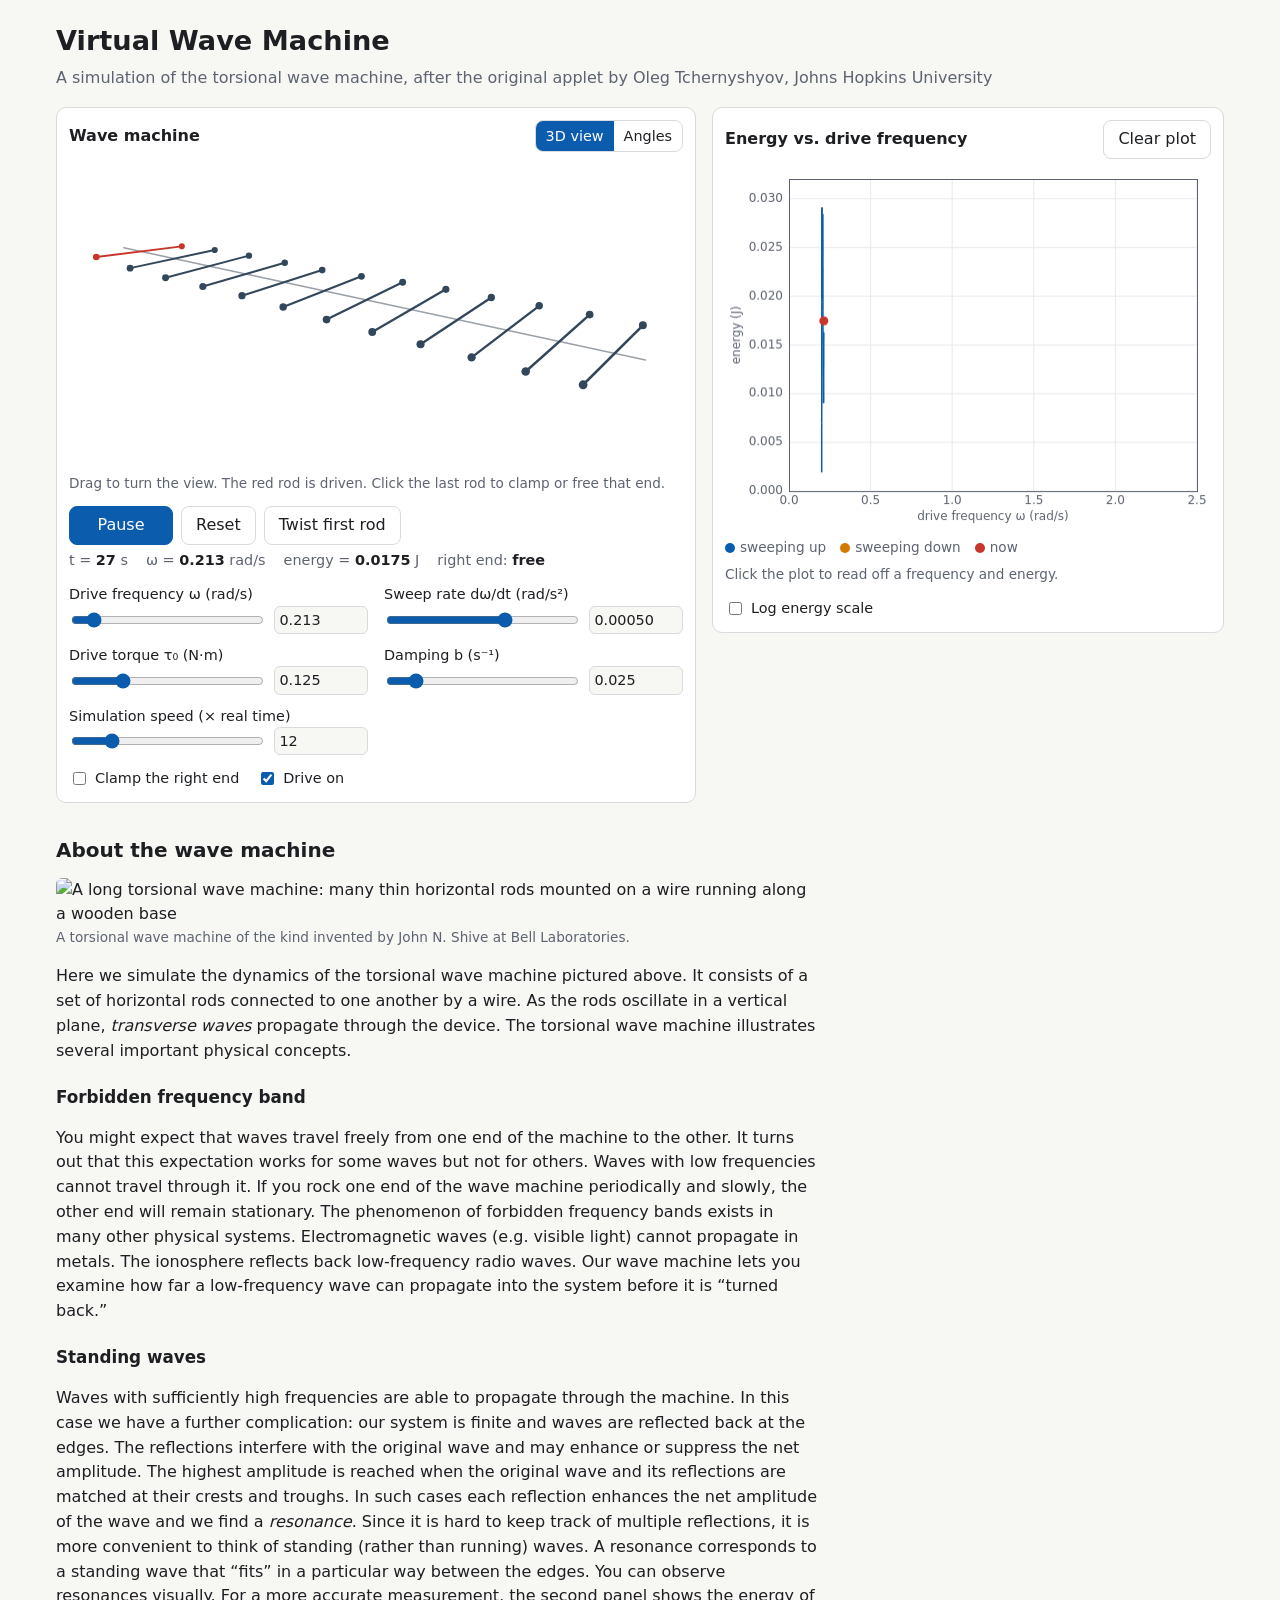
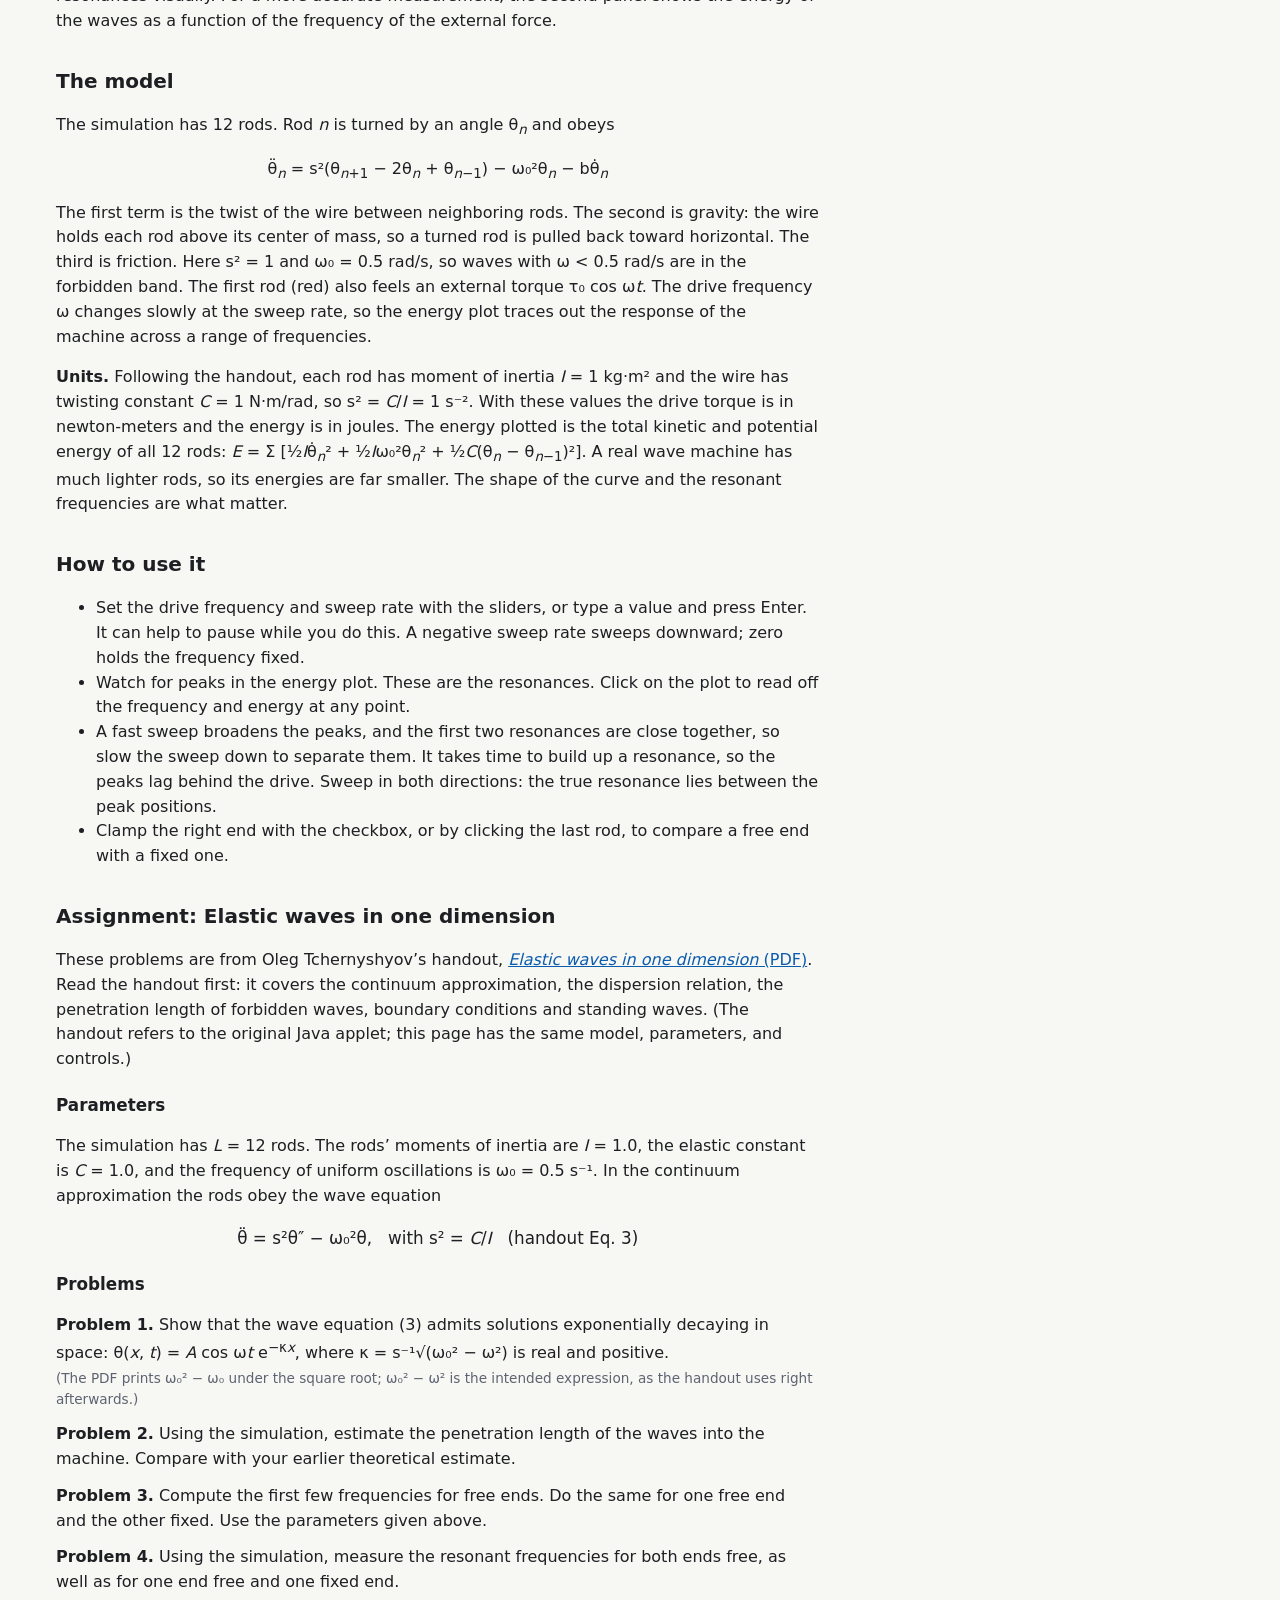
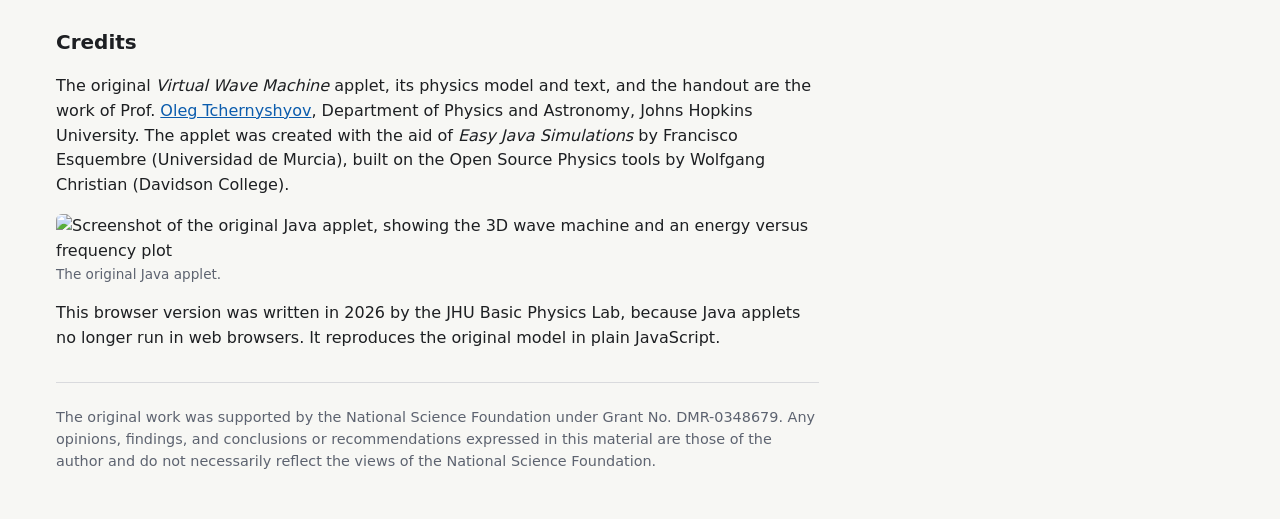
==== commit 164a524b: "Show Oleg's assignment problems on the student page Problems 1-4 from the handout, with its paramete" ====
--- a/web/index.html
+++ b/web/index.html
@@ -164,12 +164,33 @@
       a fixed one.</li>
     </ul>
 
-    <h2>The handout</h2>
-    <p>For the physics of the wave machine and suggested activities, see Oleg Tchernyshyov’s handout,
-    <a href="assets/Waves1d.pdf"><i>Elastic waves in one dimension</i> (PDF)</a>. It covers the dispersion
-    relation, the penetration length of forbidden waves, boundary conditions and standing waves, and
-    includes problems that use this simulation. (The handout refers to the original Java applet; this
-    page has the same model, parameters, and controls.)</p>
+    <h2>Assignment: Elastic waves in one dimension</h2>
+    <p>These problems are from Oleg Tchernyshyov’s handout,
+    <a href="assets/Waves1d.pdf"><i>Elastic waves in one dimension</i> (PDF)</a>. Read the handout first:
+    it covers the continuum approximation, the dispersion relation, the penetration length of forbidden
+    waves, boundary conditions and standing waves. (The handout refers to the original Java applet;
+    this page has the same model, parameters, and controls.)</p>
+
+    <h3>Parameters</h3>
+    <p>The simulation has <i>L</i> = 12 rods. The rods’ moments of inertia are <i>I</i> = 1.0, the
+    elastic constant is <i>C</i> = 1.0, and the frequency of uniform oscillations is
+    ω₀ = 0.5 s⁻¹. In the continuum approximation the rods obey the wave equation</p>
+    <p class="eq">θ̈ = s²θ″ − ω₀²θ, &nbsp; with s² = <i>C</i>/<i>I</i> &nbsp; (handout Eq. 3)</p>
+
+    <h3>Problems</h3>
+    <ol class="problems">
+      <li><b>Problem 1.</b> Show that the wave equation (3) admits solutions exponentially decaying in
+      space: θ(<i>x</i>, <i>t</i>) = <i>A</i> cos ω<i>t</i> e<sup>−κ<i>x</i></sup>, where
+      κ = s⁻¹√(ω₀² − ω²) is real and positive.
+      <span class="note">(The PDF prints ω₀² − ω₀ under the square root; ω₀² − ω² is the intended
+      expression, as the handout uses right afterwards.)</span></li>
+      <li><b>Problem 2.</b> Using the simulation, estimate the penetration length of the waves into
+      the machine. Compare with your earlier theoretical estimate.</li>
+      <li><b>Problem 3.</b> Compute the first few frequencies for free ends. Do the same for one free
+      end and the other fixed. Use the parameters given above.</li>
+      <li><b>Problem 4.</b> Using the simulation, measure the resonant frequencies for both ends free,
+      as well as for one end free and one fixed end.</li>
+    </ol>
 
     <h2>Credits</h2>
     <p>The original <i>Virtual Wave Machine</i> applet, its physics model and text, and the handout are the
--- a/web/style.css
+++ b/web/style.css
@@ -102,7 +102,7 @@
 .ack { border-top: 1px solid var(--line); margin-top: 32px; padding-top: 8px; color: var(--muted); font-size: 0.9rem; }
 footer { padding-bottom: 32px; }
 
-/* Instructor notes: equations and table */
+/* Equations and tables */
 .eq { text-align: center; font-size: 1.05rem; }
 .table-wrap { overflow-x: auto; }
 table { border-collapse: collapse; margin: 12px 0; font-variant-numeric: tabular-nums; font-size: 0.95rem; }
@@ -110,3 +110,8 @@
 th, td { border-bottom: 1px solid var(--line); padding: 4px 12px; text-align: right; }
 th { font-weight: 600; vertical-align: bottom; }
 th:first-child, td:first-child { text-align: center; }
+
+/* Assignment problems */
+ol.problems { list-style: none; padding-left: 0; }
+ol.problems li { margin: 0 0 12px; }
+.note { display: block; color: var(--muted); font-size: 0.85rem; margin-top: 2px; }
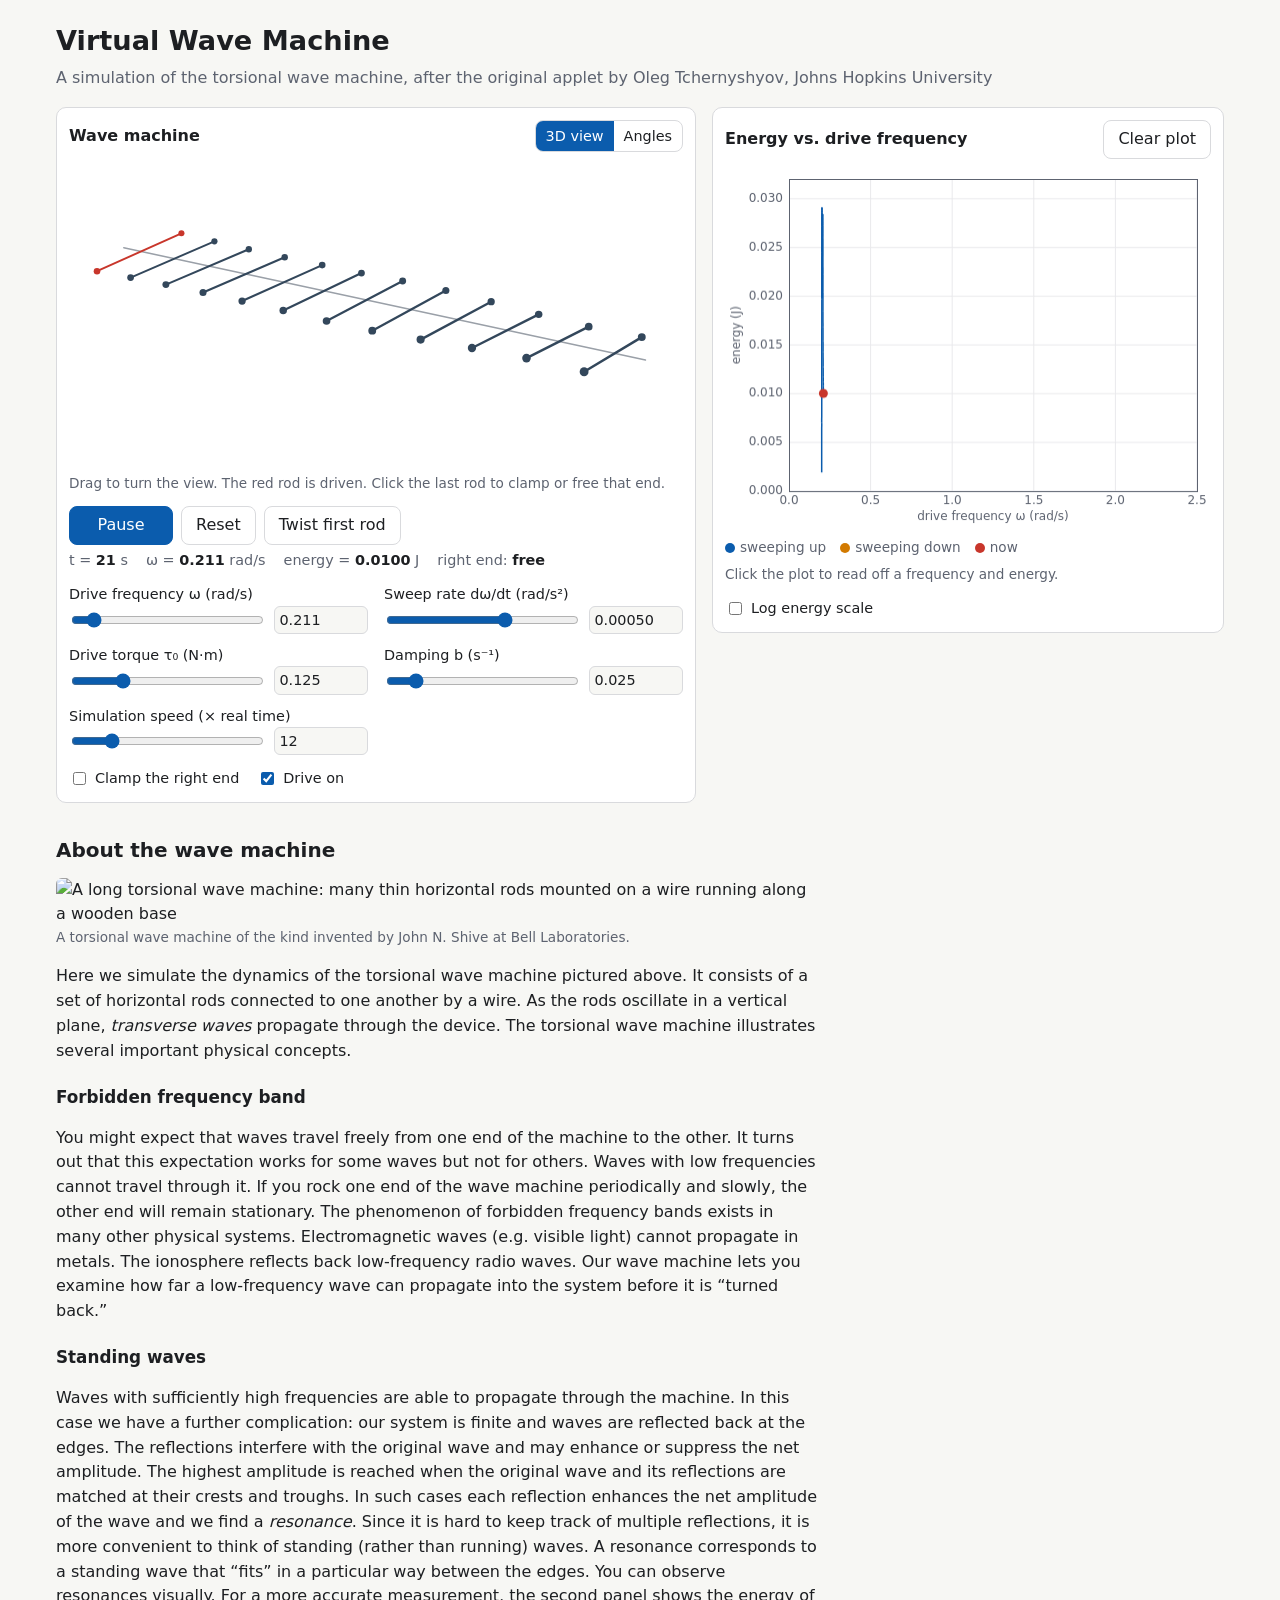
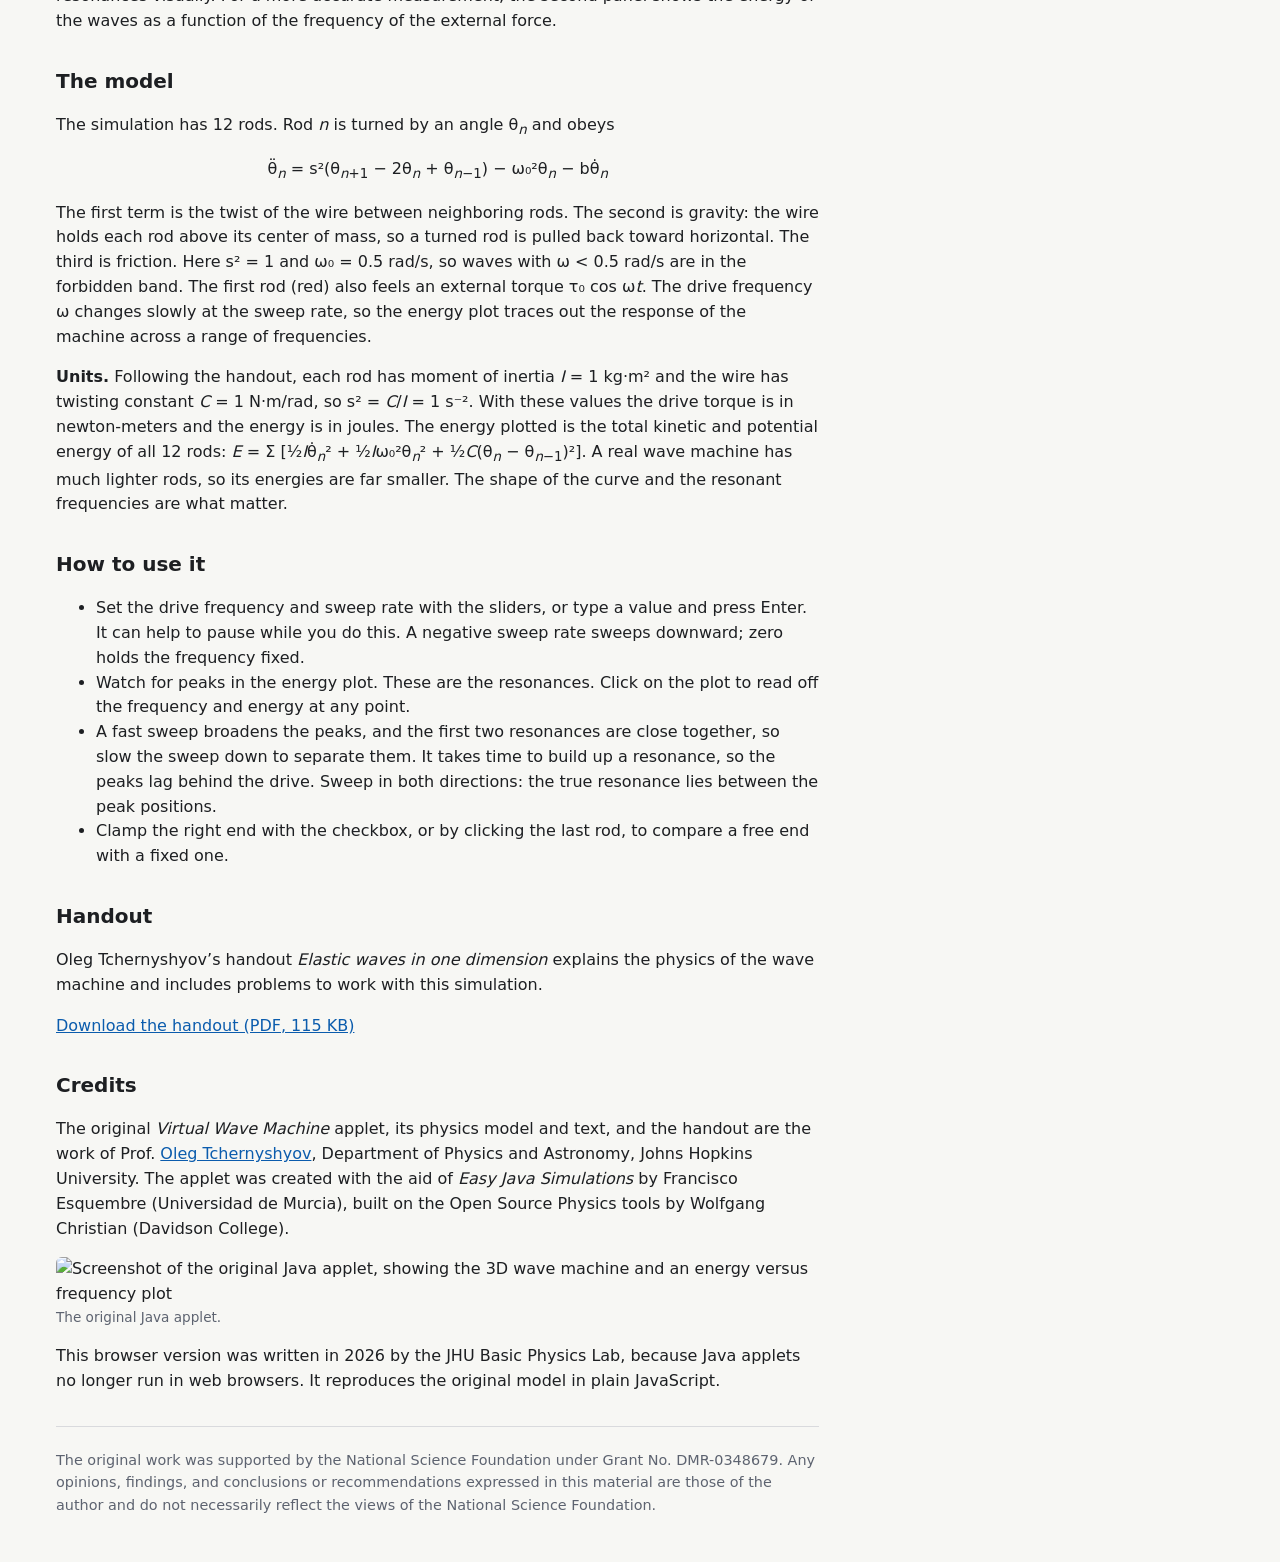
==== commit 4fc4ab3e: "Link Oleg's handout instead of reproducing the assignment The student page now just offers the origi" ====
--- a/web/index.html
+++ b/web/index.html
@@ -164,33 +164,10 @@
       a fixed one.</li>
     </ul>
 
-    <h2>Assignment: Elastic waves in one dimension</h2>
-    <p>These problems are from Oleg Tchernyshyov’s handout,
-    <a href="assets/Waves1d.pdf"><i>Elastic waves in one dimension</i> (PDF)</a>. Read the handout first:
-    it covers the continuum approximation, the dispersion relation, the penetration length of forbidden
-    waves, boundary conditions and standing waves. (The handout refers to the original Java applet;
-    this page has the same model, parameters, and controls.)</p>
-
-    <h3>Parameters</h3>
-    <p>The simulation has <i>L</i> = 12 rods. The rods’ moments of inertia are <i>I</i> = 1.0, the
-    elastic constant is <i>C</i> = 1.0, and the frequency of uniform oscillations is
-    ω₀ = 0.5 s⁻¹. In the continuum approximation the rods obey the wave equation</p>
-    <p class="eq">θ̈ = s²θ″ − ω₀²θ, &nbsp; with s² = <i>C</i>/<i>I</i> &nbsp; (handout Eq. 3)</p>
-
-    <h3>Problems</h3>
-    <ol class="problems">
-      <li><b>Problem 1.</b> Show that the wave equation (3) admits solutions exponentially decaying in
-      space: θ(<i>x</i>, <i>t</i>) = <i>A</i> cos ω<i>t</i> e<sup>−κ<i>x</i></sup>, where
-      κ = s⁻¹√(ω₀² − ω²) is real and positive.
-      <span class="note">(The PDF prints ω₀² − ω₀ under the square root; ω₀² − ω² is the intended
-      expression, as the handout uses right afterwards.)</span></li>
-      <li><b>Problem 2.</b> Using the simulation, estimate the penetration length of the waves into
-      the machine. Compare with your earlier theoretical estimate.</li>
-      <li><b>Problem 3.</b> Compute the first few frequencies for free ends. Do the same for one free
-      end and the other fixed. Use the parameters given above.</li>
-      <li><b>Problem 4.</b> Using the simulation, measure the resonant frequencies for both ends free,
-      as well as for one end free and one fixed end.</li>
-    </ol>
+    <h2>Handout</h2>
+    <p>Oleg Tchernyshyov’s handout <i>Elastic waves in one dimension</i> explains the physics of the
+    wave machine and includes problems to work with this simulation.</p>
+    <p><a href="assets/Waves1d.pdf" download>Download the handout (PDF, 115 KB)</a></p>
 
     <h2>Credits</h2>
     <p>The original <i>Virtual Wave Machine</i> applet, its physics model and text, and the handout are the
--- a/web/style.css
+++ b/web/style.css
@@ -110,8 +110,3 @@
 th, td { border-bottom: 1px solid var(--line); padding: 4px 12px; text-align: right; }
 th { font-weight: 600; vertical-align: bottom; }
 th:first-child, td:first-child { text-align: center; }
-
-/* Assignment problems */
-ol.problems { list-style: none; padding-left: 0; }
-ol.problems li { margin: 0 0 12px; }
-.note { display: block; color: var(--muted); font-size: 0.85rem; margin-top: 2px; }
